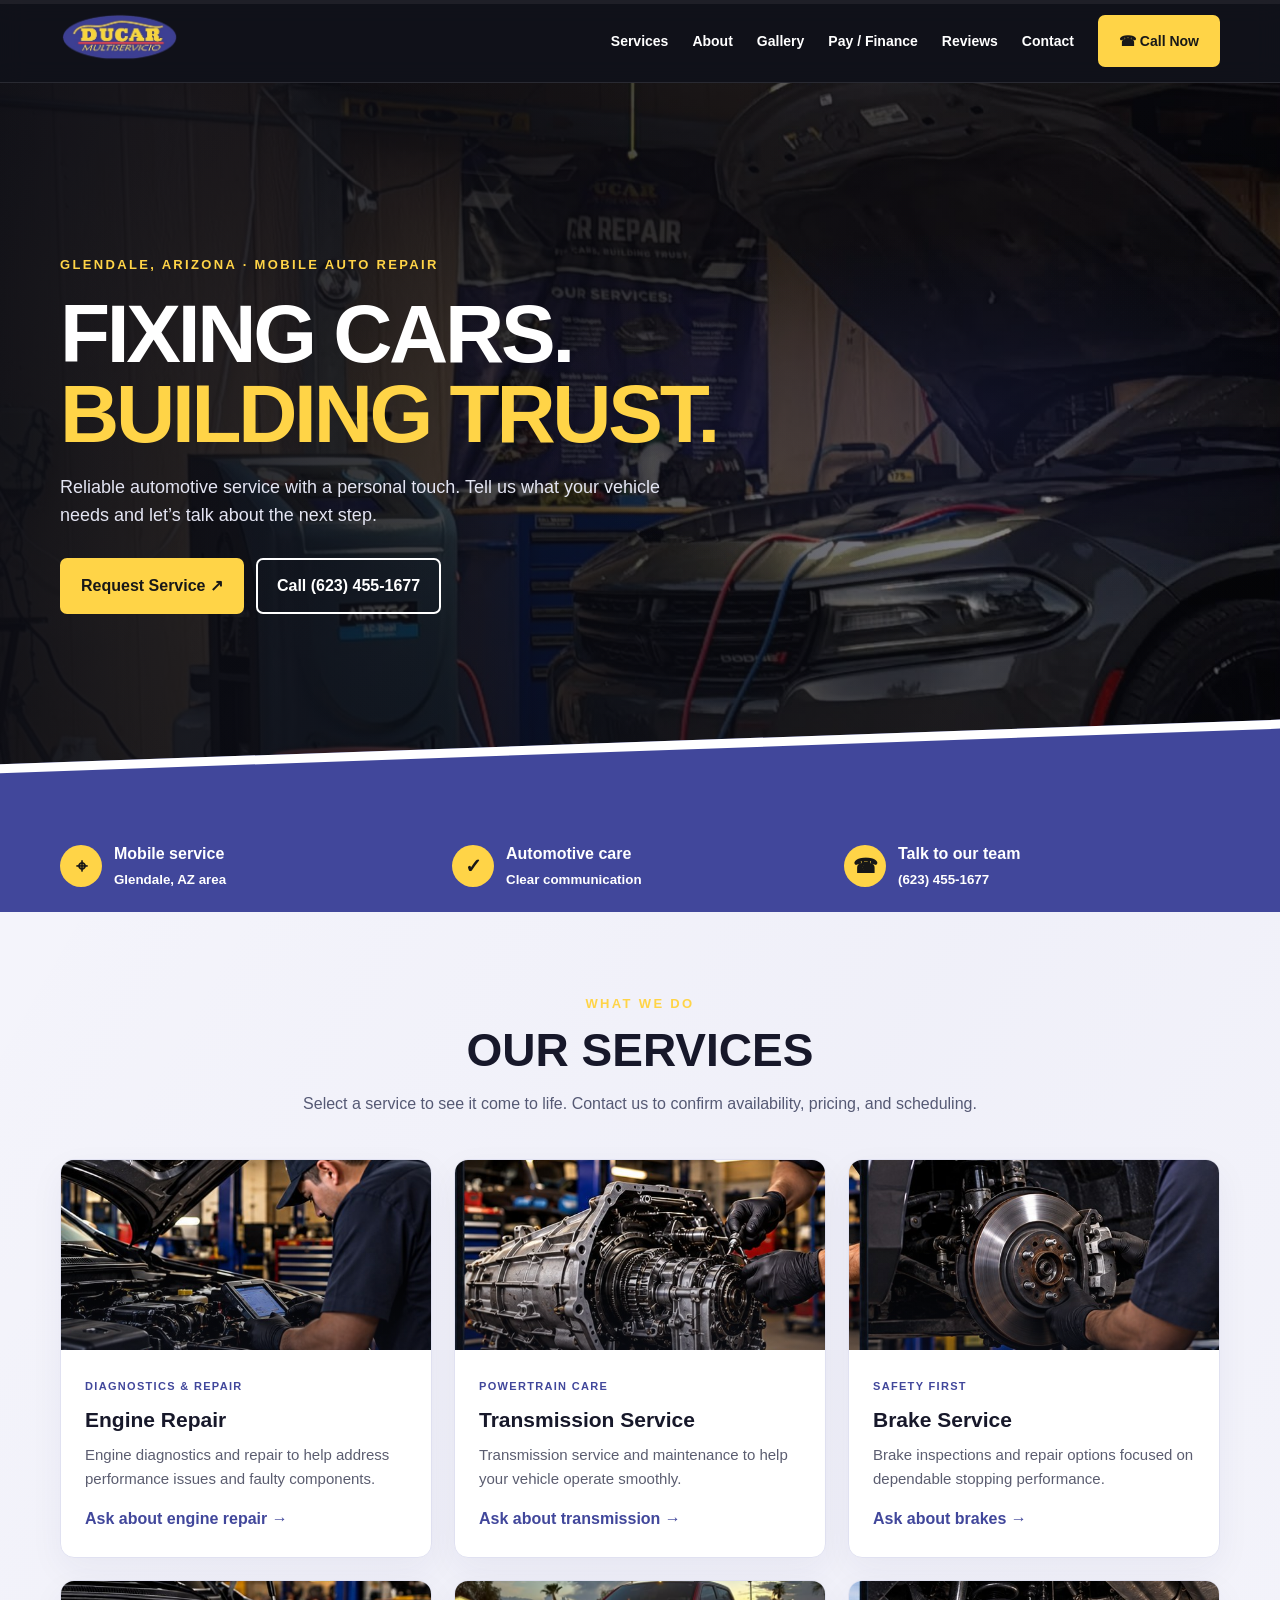
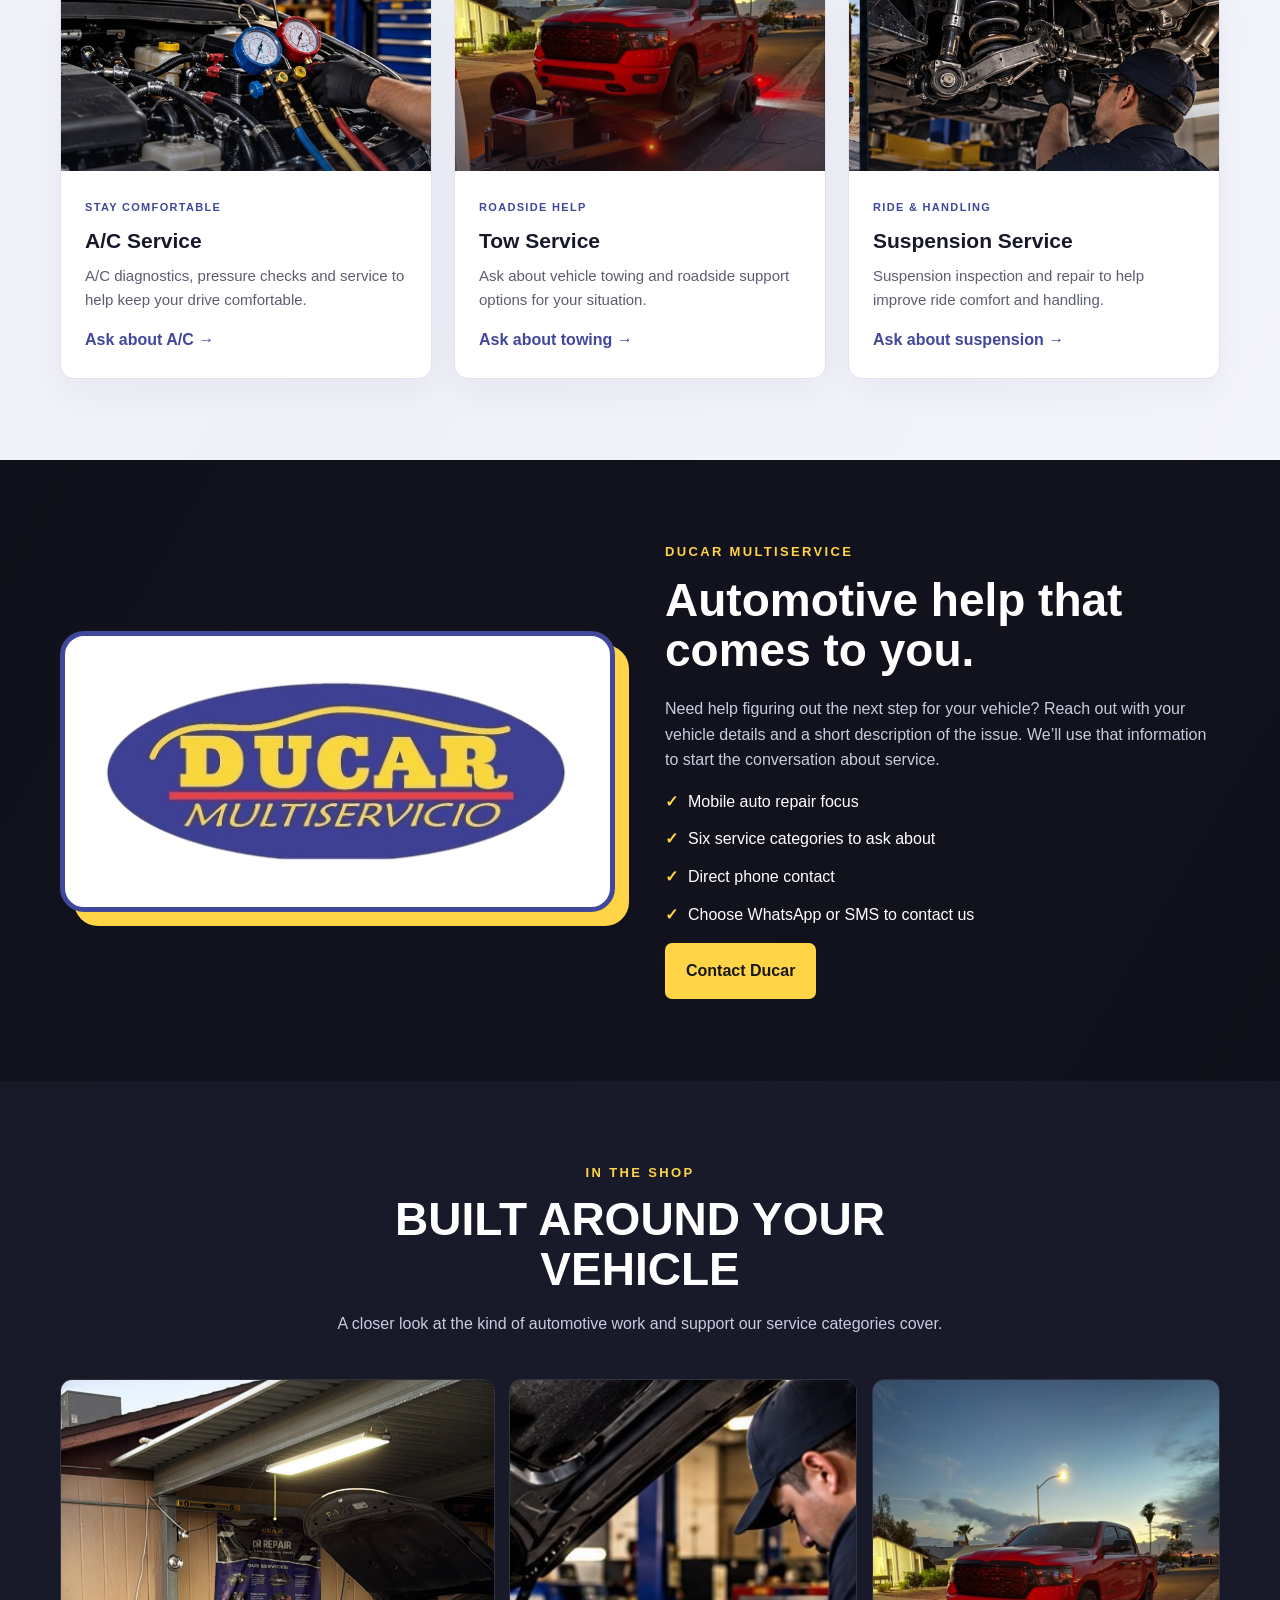
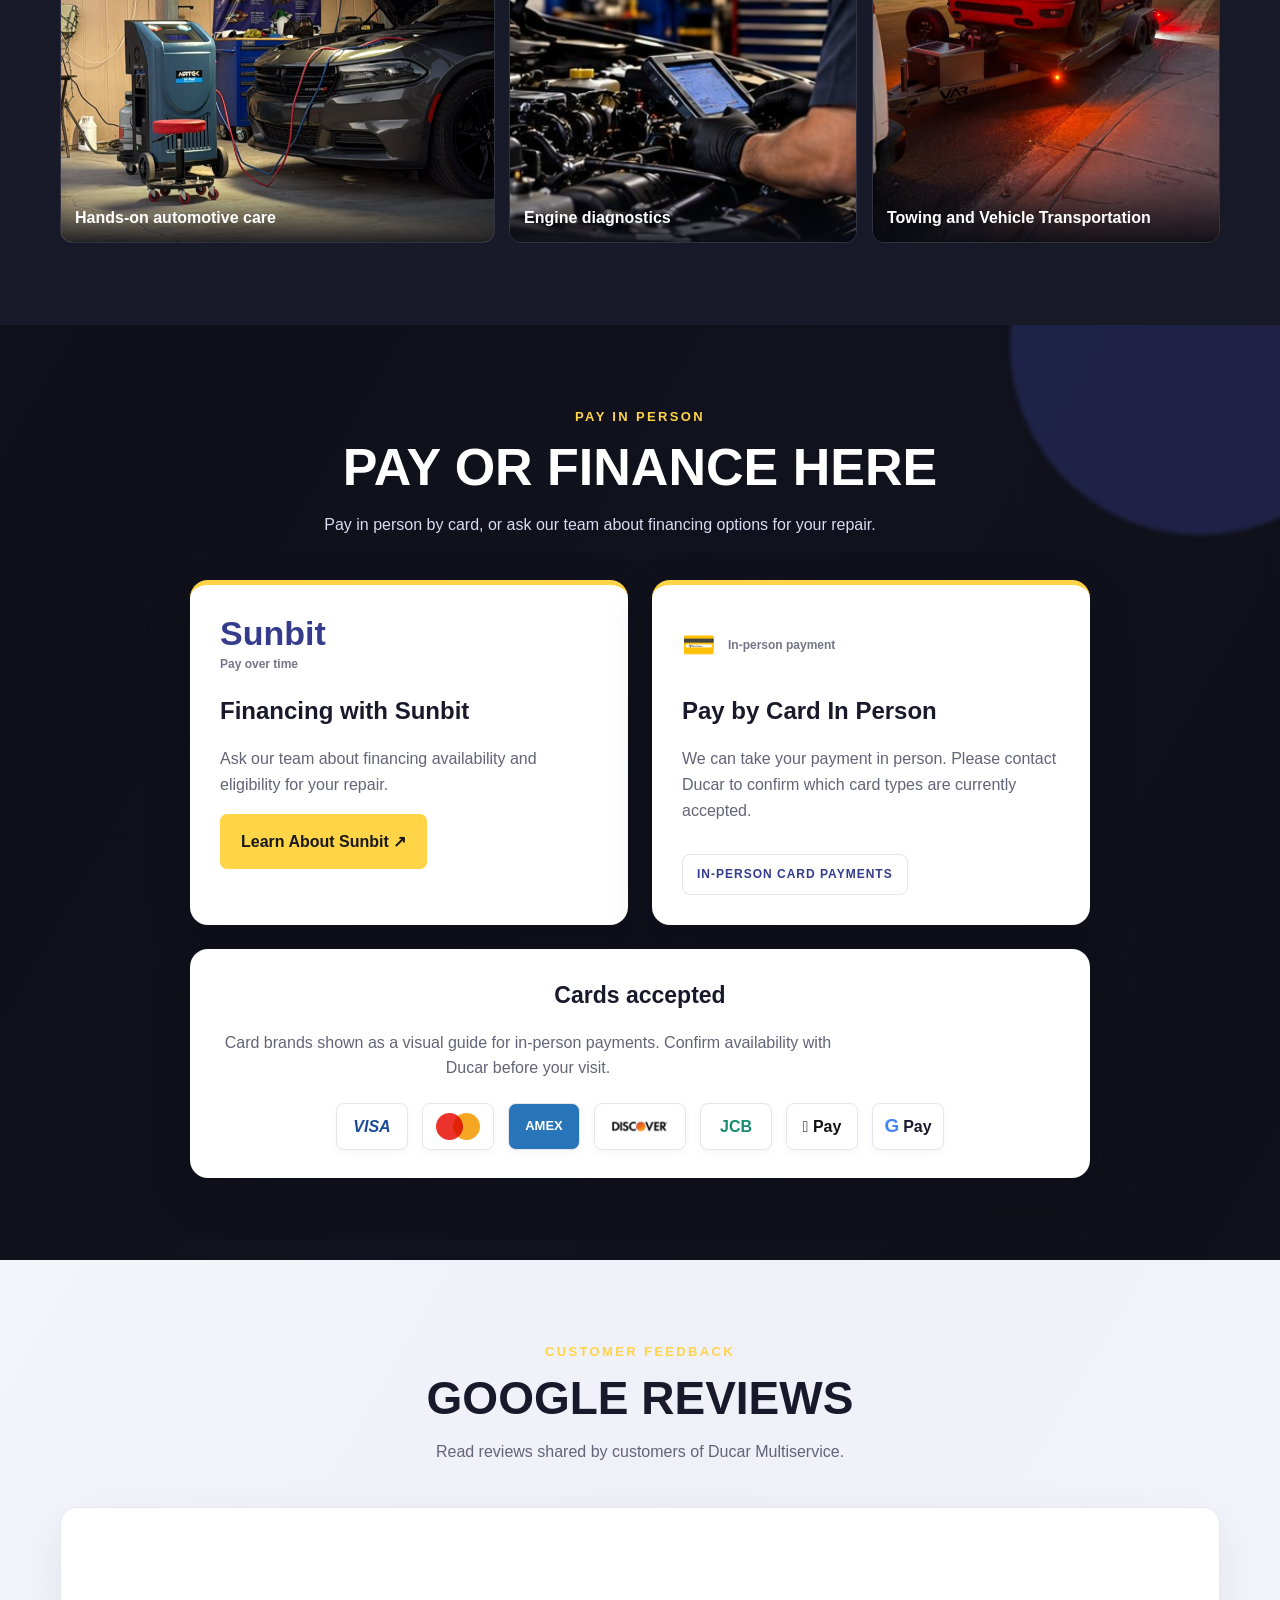
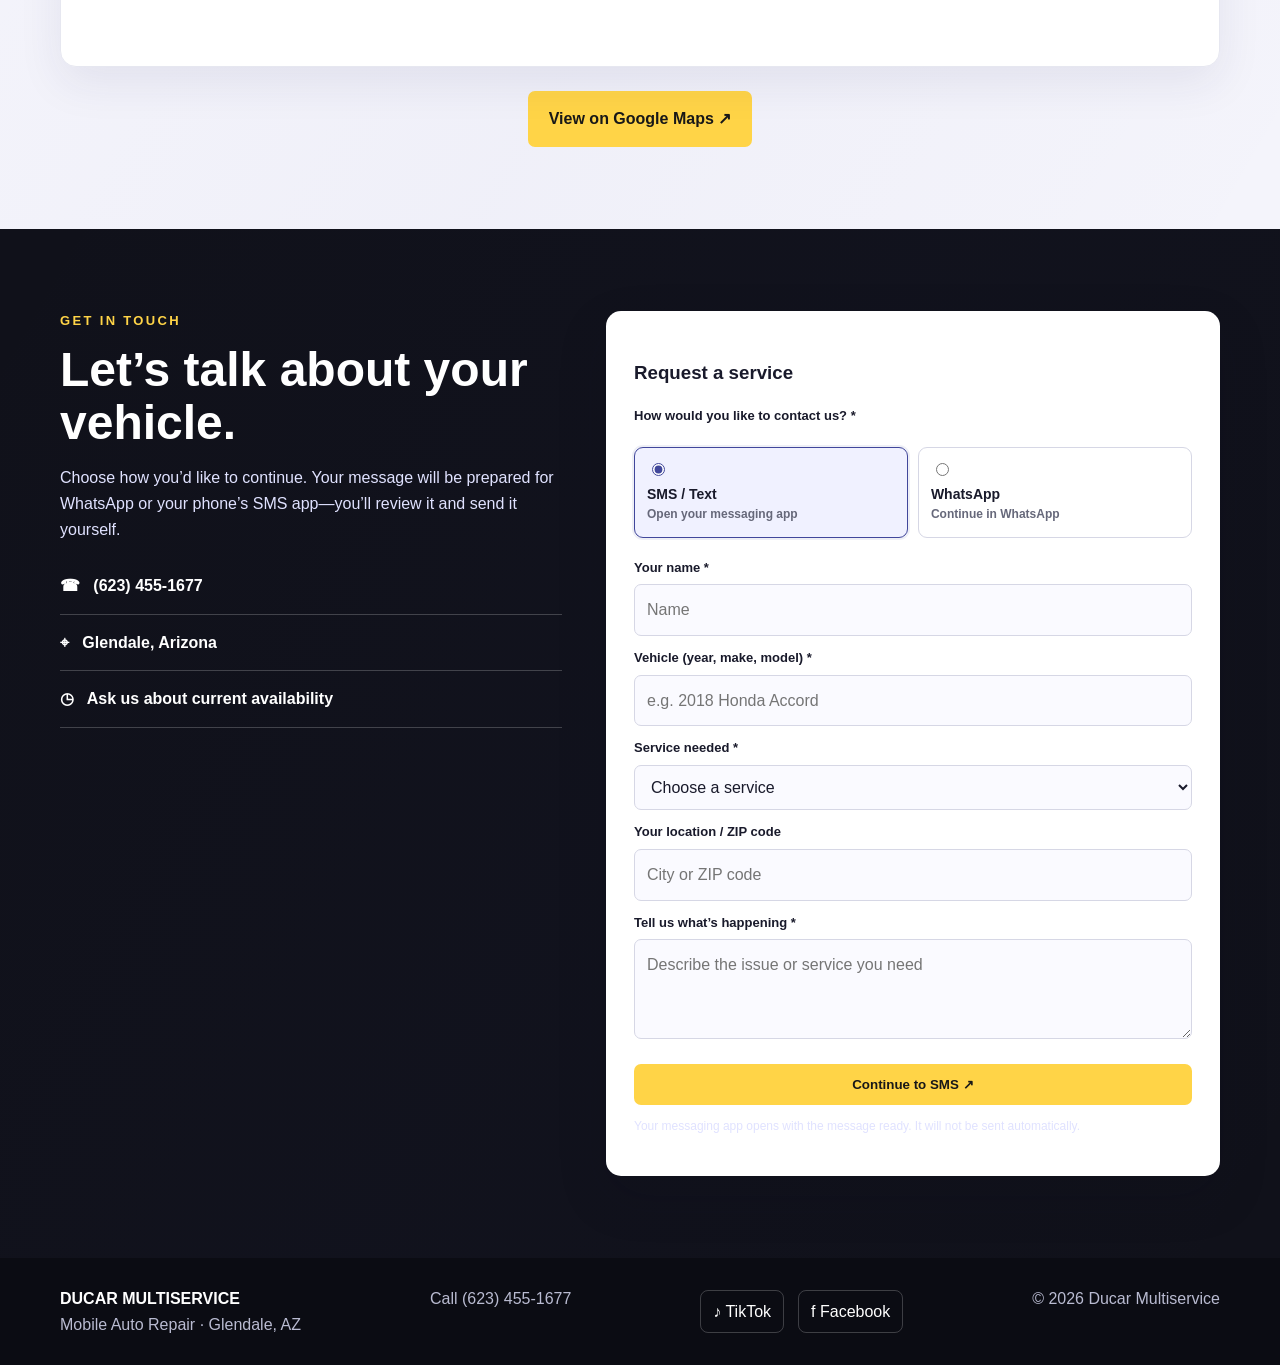
==== ducar-multiservice-final/index.html @ bc558ed6 "Add files via upload" ====
<!doctype html>
<html lang="en">
<head>
<meta charset="utf-8"><meta name="viewport" content="width=device-width, initial-scale=1">
<meta name="theme-color" content="#41479b">
<meta name="description" content="Ducar Multiservice — mobile auto repair in Glendale, Arizona. Engine, transmission, brake, A/C, towing and suspension service.">
<title>Ducar Multiservice | Mobile Auto Repair</title>
<style>
:root{--blue:#41479b;--blue2:#303678;--yellow:#ffd447;--red:#e94855;--white:#fff;--ink:#10111a;--muted:#bfc3e9;--panel:#191b2b}
*{box-sizing:border-box}html{scroll-behavior:auto;scroll-padding-top:85px}body{margin:0;background:#10111a;color:var(--white);font-family:Inter,Arial,Helvetica,sans-serif;line-height:1.6}a{color:inherit;text-decoration:none}.wrap{width:min(1160px,92%);margin:auto}
header{position:sticky;top:0;z-index:10;background:rgba(16,17,26,.94);backdrop-filter:blur(12px);border-bottom:1px solid #ffffff1c}.nav{height:82px;display:flex;align-items:center;justify-content:space-between;gap:24px}.brand img{width:120px;height:70px;object-fit:contain}.links{display:flex;gap:24px;align-items:center;font-size:14px;font-weight:800}.links a:not(.btn):hover{color:var(--yellow)}
.btn{display:inline-flex;align-items:center;justify-content:center;gap:9px;background:var(--yellow);color:#181818;padding:13px 19px;border-radius:7px;font-weight:900;border:2px solid var(--yellow);transition:transform .25s,box-shadow .25s,background .25s;cursor:pointer}.btn:hover{transform:translateY(-3px);box-shadow:0 10px 24px #ffd44735;background:#ffe477}.btn.outline{background:transparent;color:white;border-color:#fff}.btn.outline:hover{color:var(--yellow);border-color:var(--yellow)}
.hero{position:relative;isolation:isolate;overflow:hidden;min-height:620px;display:flex;align-items:center;background:linear-gradient(90deg,rgba(10,11,18,.94),rgba(10,11,18,.68) 54%,rgba(10,11,18,.30)),url('assets/ducar-garage.jpg') center 54%/cover}.hero:before{content:"";position:absolute;inset:0;background:radial-gradient(ellipse at 78% 48%,transparent 0,transparent 22%,#10111a33 70%);z-index:-1}.hero:after{content:"";position:absolute;inset:auto -5% -80px -5%;height:150px;background:var(--blue);border-top:9px solid white;transform:rotate(-2deg);z-index:-1}.hero-content{padding:90px 0 125px;max-width:760px}.eyebrow{color:var(--yellow);font-weight:900;letter-spacing:.18em;text-transform:uppercase;font-size:13px}.hero h1{font-size:clamp(42px,7vw,82px);line-height:.98;letter-spacing:-.04em;margin:18px 0}.hero h1 em{font-style:normal;color:var(--yellow)}.hero p{font-size:18px;max-width:600px;color:#e3e4f2}.actions{display:flex;gap:12px;flex-wrap:wrap;margin-top:28px}.strip{background:var(--blue);padding:20px 0}.strip-grid{display:grid;grid-template-columns:repeat(3,1fr);gap:16px}.strip-item{display:flex;align-items:center;gap:12px;font-weight:800}.strip-item b{display:grid;place-items:center;width:42px;height:42px;border-radius:50%;background:var(--yellow);color:#171717;font-size:20px}
section{padding:82px 0}.section-head{text-align:center;max-width:700px;margin:0 auto 42px}.section-head h2{font-size:clamp(30px,4vw,46px);line-height:1.1;margin:10px 0}.section-head p{color:#c9cbe0}.services{background:#f4f4fb;color:#17182a;position:relative}.services .section-head p{color:#555974}.cards{display:grid;grid-template-columns:repeat(3,1fr);gap:22px}.service{background:white;border-radius:14px;overflow:hidden;border:1px solid #e0e1f1;box-shadow:0 12px 35px #20245a0d;transition:transform .65s cubic-bezier(.22,1,.36,1),box-shadow .65s cubic-bezier(.22,1,.36,1);transform-style:preserve-3d}.service:hover,.service:focus-within{transform:translateY(-10px) rotateX(1deg) rotateY(-1deg);box-shadow:0 22px 42px #20245a28}.service img{display:block;width:100%;height:190px;object-fit:cover;transition:transform .8s cubic-bezier(.22,1,.36,1),filter .6s ease}.service:hover img{transform:scale(1.06);filter:saturate(1.15)}.service-image{overflow:hidden;position:relative}.service-image:after{content:"";position:absolute;inset:45% 0 0;background:linear-gradient(transparent,#11152270);pointer-events:none}.service-body{padding:22px 24px 25px}.service .tag{font-size:11px;text-transform:uppercase;letter-spacing:.12em;color:var(--blue);font-weight:900}.service h3{margin:5px 0 7px;font-size:21px}.service p{margin:0;color:#5b5d70;font-size:15px}.service a{display:inline-block;margin-top:15px;color:var(--blue);font-weight:900}.service a:hover{color:#b52839}
.about-grid{display:grid;grid-template-columns:1fr 1fr;gap:50px;align-items:center}.logo-showcase{display:grid;place-items:center;background:#fff;padding:30px;border-radius:24px;min-height:260px;border:5px solid var(--blue);box-shadow:14px 14px 0 var(--yellow)}.logo-showcase img{width:100%;max-width:540px;height:auto;object-fit:contain}.about h2{font-size:clamp(30px,4vw,46px);line-height:1.1;margin:12px 0 20px}.about p{color:#c9cbe0}.checks{padding:0;list-style:none}.checks li{margin:12px 0}.checks li:before{content:"✓";color:var(--yellow);font-weight:900;margin-right:10px}
.gallery{background:#171927}.gallery-grid{display:grid;grid-template-columns:1.25fr 1fr 1fr;gap:14px}.gallery figure{margin:0;overflow:hidden;border-radius:12px;position:relative;min-height:180px;border:1px solid #ffffff1c}.gallery img{width:100%;height:100%;min-height:180px;object-fit:cover;display:block;transition:transform .85s cubic-bezier(.22,1,.36,1)}.gallery figure:hover img{transform:scale(1.07)}.gallery figcaption{position:absolute;bottom:0;left:0;right:0;padding:32px 14px 12px;background:linear-gradient(transparent,#090a12dd);font-weight:800}
.contact{background:linear-gradient(135deg,var(--blue),#292e70)}.contact-grid{display:grid;grid-template-columns:.9fr 1.1fr;gap:44px;align-items:start}.contact h2{font-size:clamp(32px,4vw,48px);line-height:1.1;margin:12px 0}.contact p{color:#e0e2ff}.contact-detail{padding:15px 0;border-bottom:1px solid #ffffff35;font-weight:800}.form{background:#fff;color:#191a2b;padding:28px;border-radius:15px;box-shadow:0 20px 50px #10111a25}.form label{display:block;font-size:13px;font-weight:800;margin:12px 0 6px}.form input,.form select,.form textarea{width:100%;border:1px solid #d6d7e5;border-radius:7px;padding:12px;font:inherit;color:#191a2b;background:#fafaff;transition:border-color .2s,box-shadow .2s}.form input:focus,.form select:focus,.form textarea:focus{outline:0;border-color:var(--blue);box-shadow:0 0 0 3px #41479b1c}.form textarea{min-height:100px;resize:vertical}.form .btn{width:100%;margin-top:17px;border:0}.small{font-size:12px;color:#67697b}.method-options{display:grid;grid-template-columns:1fr 1fr;gap:10px;margin:8px 0 14px}.method-option{border:1px solid #d6d7e5;border-radius:9px;padding:12px;display:flex;gap:9px;align-items:center;cursor:pointer;transition:.2s}.method-option:has(input:checked){border-color:var(--blue);background:#f0f1ff;box-shadow:0 0 0 2px #41479b16}.method-option input{width:auto;accent-color:var(--blue)}.method-option strong{display:block;font-size:14px}.method-option small{display:block;color:#66687a;font-size:12px}.footer{padding:28px 0;background:#0b0c13;color:#b9bbd1}.footer-inner{display:flex;justify-content:space-between;gap:18px;flex-wrap:wrap}.footer strong{color:white}.mobile-call{display:none}.reveal{opacity:0;transform:translateY(22px);transition:opacity .65s ease,transform .65s ease}.reveal.visible{opacity:1;transform:translateY(0)}
/* Interactive motion: cinematic entrance, scroll progress and gentle hero spotlight */
.scroll-progress{position:fixed;top:0;left:0;right:0;height:4px;z-index:100;background:#ffffff10;pointer-events:none}
.scroll-progress span{display:block;height:100%;width:0;background:linear-gradient(90deg,var(--yellow),#fff0a6,var(--red));box-shadow:0 0 12px #ffd44788;transform-origin:left}
header{animation:navEnter .8s cubic-bezier(.2,.75,.25,1) both}
.hero{background-position:center 54%;animation:heroSettle 1.35s cubic-bezier(.2,.75,.25,1) both;--spot-x:75%;--spot-y:45%}
.hero:before{background:radial-gradient(ellipse at var(--spot-x) var(--spot-y),#41479b30 0,transparent 32%),radial-gradient(ellipse at 78% 48%,transparent 0,transparent 22%,#10111a33 70%);transition:background-position .12s linear}
.hero .eyebrow,.hero h1,.hero p,.hero .actions{animation:heroTextIn .8s cubic-bezier(.2,.75,.25,1) both}
.hero .eyebrow{animation-delay:.12s}.hero h1{animation-delay:.24s}.hero p{animation-delay:.38s}.hero .actions{animation-delay:.52s}
.brand img{transition:transform .35s ease,filter .35s ease}.brand:hover img{transform:scale(1.06) rotate(-2deg);filter:drop-shadow(0 0 12px #ffd44740)}
.links a:not(.btn){position:relative;transition:color .2s ease}.links a:not(.btn):after{content:"";position:absolute;left:0;right:100%;bottom:-7px;height:2px;background:var(--yellow);transition:right .45s cubic-bezier(.22,1,.36,1)}.links a:not(.btn):hover:after,.links a:not(.btn).active:after{right:0}.links a.active{color:var(--yellow)}
.reveal{opacity:0;transform:translate3d(0,44px,0) scale(.98);filter:blur(5px);transition:opacity 1.15s cubic-bezier(.22,1,.36,1),transform 1.15s cubic-bezier(.22,1,.36,1),filter 1.05s ease;transition-delay:var(--reveal-delay,0ms);will-change:opacity,transform,filter}
.reveal.visible{opacity:1;transform:translate3d(0,0,0) scale(1);filter:blur(0)}
.service,.financing-card,.logo-showcase,.form,.gallery figure{will-change:transform}
.service:active,.btn:active{transform:scale(.975)}
@keyframes navEnter{from{opacity:0;transform:translateY(-18px)}to{opacity:1;transform:translateY(0)}}
@keyframes heroSettle{from{background-size:108% auto;filter:brightness(.72)}to{background-size:cover;filter:brightness(1)}}
@keyframes heroTextIn{from{opacity:0;transform:translateY(24px)}to{opacity:1;transform:translateY(0)}}
/* Section-to-section transition overlay: visible when a navigation link is selected */
.section-transition{position:fixed;inset:0;z-index:9998;pointer-events:none;background:linear-gradient(115deg,#10111a 0%,#41479b 55%,#ffd447 100%);clip-path:inset(0 100% 0 0);opacity:0}
.section-transition.play{animation:sectionWipe .95s cubic-bezier(.76,0,.24,1) both}
@keyframes sectionWipe{0%{clip-path:inset(0 100% 0 0);opacity:1}38%{clip-path:inset(0 0 0 0);opacity:1}62%{clip-path:inset(0 0 0 0);opacity:1}100%{clip-path:inset(0 0 0 100%);opacity:0}}
.section-arrival{animation:sectionArrival 1.1s cubic-bezier(.16,1,.3,1) both}
@keyframes sectionArrival{0%{opacity:.55;filter:blur(4px);transform:translateY(22px)}55%{opacity:1;filter:blur(0);transform:translateY(-3px)}100%{opacity:1;filter:blur(0);transform:translateY(0)}}
/* Strong, visible page intro and scroll transitions */
.intro-screen{position:fixed;inset:0;z-index:9999;display:flex;flex-direction:column;align-items:center;justify-content:center;gap:22px;background:#10111a;overflow:hidden;animation:introExit .8s ease 1.65s forwards;pointer-events:none}
.intro-screen img{position:relative;z-index:1;width:min(68vw,390px);max-height:190px;object-fit:contain;opacity:0;transform:scale(.78) translateY(20px);filter:drop-shadow(0 0 0 #ffd447);animation:logoReveal .9s cubic-bezier(.16,1,.3,1) .15s forwards,logoGlow 1.2s ease .8s both}
.intro-screen span{position:relative;z-index:1;color:var(--yellow);font-size:clamp(11px,2vw,14px);font-weight:900;letter-spacing:.22em;text-align:center;opacity:0;transform:translateY(12px);animation:heroTextIn .6s ease .55s forwards}
.intro-glow{position:absolute;width:60vw;height:60vw;max-width:620px;max-height:620px;border-radius:50%;background:radial-gradient(circle,#41479b88 0%,#41479b22 42%,transparent 70%);animation:glowPulse 1.6s ease-in-out infinite alternate}
.intro-line{position:relative;z-index:1;width:min(220px,55vw);height:3px;background:#ffffff20;border-radius:5px;overflow:hidden}.intro-line i{display:block;width:35%;height:100%;background:var(--yellow);box-shadow:0 0 15px #ffd447;animation:loadingLine .9s ease-in-out infinite alternate}
.page-loading{overflow:hidden;animation:pageReady .01s linear 2.35s forwards}
@keyframes logoReveal{to{opacity:1;transform:scale(1) translateY(0);filter:drop-shadow(0 0 18px #ffd44750)}}
@keyframes logoGlow{50%{filter:drop-shadow(0 0 28px #ffd44790)}}
@keyframes glowPulse{from{transform:scale(.85);opacity:.55}to{transform:scale(1.12);opacity:1}}
@keyframes loadingLine{from{transform:translateX(-20%)}to{transform:translateX(205%)}}
@keyframes introExit{to{opacity:0;visibility:hidden}}
@keyframes pageReady{to{overflow-x:hidden;overflow-y:auto}}
section{scroll-margin-top:82px}
section:not(.hero){background-image:linear-gradient(120deg,transparent 0%,#41479b06 50%,transparent 100%)}
@media(prefers-reduced-motion:reduce){.intro-screen{display:none}.page-loading{overflow:auto}.reveal{opacity:1;transform:none;filter:none;transition:none}.hero,.hero .eyebrow,.hero h1,.hero p,.hero .actions,header{animation:none!important}.btn,.service,.service img,.gallery img{transition:none!important}}
@media(prefers-reduced-motion:reduce){*,*:before,*:after{scroll-behavior:auto!important;transition:none!important;animation:none!important}.reveal{opacity:1;transform:none;filter:none}.scroll-progress{display:none}}
@media(max-width:800px){.links{gap:12px}.links a:not(.btn){display:none}.hero{min-height:560px}.strip-grid{grid-template-columns:1fr}.cards{grid-template-columns:repeat(2,1fr)}.about-grid,.contact-grid{grid-template-columns:1fr}.about-grid{gap:35px}.gallery-grid{grid-template-columns:1fr 1fr}.gallery figure:first-child{grid-column:span 2}}
@media(max-width:520px){.nav{height:70px}.brand img{width:90px;height:54px}.links .btn{padding:10px 12px;font-size:12px}.hero-content{padding:70px 0 115px}.hero p{font-size:16px}.cards,.gallery-grid{grid-template-columns:1fr}.gallery figure:first-child{grid-column:auto}.service img{height:205px}section{padding:62px 0}.form{padding:20px}.method-options{grid-template-columns:1fr 1fr}.mobile-call{display:block;position:fixed;z-index:20;bottom:12px;left:4%;width:92%;text-align:center;box-shadow:0 5px 24px #0008}.footer{padding-bottom:90px}}

.financing{background:linear-gradient(135deg,#17192c,#242b69);position:relative;overflow:hidden}
.financing:before{content:"";position:absolute;width:380px;height:380px;border-radius:50%;background:#41479b55;right:-110px;top:-170px;filter:blur(2px)}
.financing-grid{display:grid;grid-template-columns:1.15fr .85fr;gap:42px;align-items:center;position:relative}
.financing h2{font-size:clamp(34px,4.5vw,52px);line-height:1.05;margin:12px 0 18px}
.financing p{color:#d9dcf3;max-width:620px}
.financing-note{font-size:13px;color:#bfc3e9!important}
.financing-card{background:#fff;color:#17182a;border-radius:18px;padding:32px;border-top:6px solid var(--yellow);box-shadow:0 22px 55px #05061050;transition:transform .25s,box-shadow .25s}
.financing-card:hover{transform:translateY(-8px);box-shadow:0 28px 60px #05061070}
.financing-card p{color:#5b5d70}
.financing-icon{width:64px;height:64px;display:grid;place-items:center;border-radius:16px;background:#fff3bd;font-size:30px}
.financing-card h3{font-size:24px;margin:18px 0 8px}
.text-link{display:inline-block;color:var(--blue);font-weight:900;margin-top:8px}
@media(max-width:800px){.financing-grid{grid-template-columns:1fr}.links{gap:10px}.links a[href="#financing"],.links a[href="#reviews"]{display:none}.map-frame{height:360px}}
@media(max-width:520px){.map-frame{height:300px}.financing-card{padding:24px}.map-actions .btn{width:100%;text-align:center}}


.payment-grid{display:grid;grid-template-columns:repeat(2,minmax(0,1fr));gap:24px;max-width:900px;margin:0 auto 24px}.payment-card{padding:30px;border-radius:18px;background:#fff;color:#18192a;border-top:5px solid var(--yellow);box-shadow:0 18px 45px #05061035;transition:transform .45s,box-shadow .45s}.payment-card:hover{transform:translateY(-8px);box-shadow:0 24px 55px #05061060}.payment-card p,.cards-payment p{color:#626477}.payment-card h3{font-size:24px;margin:15px 0 6px}.payment-logo{font-size:27px;font-weight:900;display:flex;align-items:center;gap:12px;min-height:62px}.payment-logo span{display:block;font-size:12px;font-weight:700;color:#747688}.sunbit-logo{font-size:34px;color:#343c8b;display:block;line-height:1.1}.sunbit-logo span{margin-top:6px}.cards-payment{max-width:900px;margin:auto;background:#fff;color:#18192a;border-radius:18px;padding:28px;text-align:center;box-shadow:0 18px 45px #05061030}.cards-payment h3{font-size:23px;margin:0}.in-person-label{display:inline-block;margin-top:15px;padding:10px 14px;border:1px solid #e5e5eb;border-radius:8px;font-weight:800;font-size:12px;letter-spacing:1px;color:#343c8b}.review-embed iframe{display:block;width:100%;height:360px;border:0;border-radius:12px;margin-top:22px}.review-note{font-size:14px;line-height:1.65;margin:12px auto;max-width:600px}.card-logos{display:flex;justify-content:center;align-items:center;gap:14px;flex-wrap:wrap;margin-top:22px}.card-logos span{height:47px;min-width:72px;padding:8px 10px;border:1px solid #e5e5eb;border-radius:8px;display:flex;align-items:center;justify-content:center;background:#fff;font-weight:900;font-size:16px;box-shadow:0 4px 10px #00000008}.visa{color:#1b4a9b;font-style:italic}.mastercard{position:relative;min-width:72px}.mastercard i{width:27px;height:27px;border-radius:50%;background:#eb332b;display:block;margin:0 -5px}.mastercard i+i{background:#f5a623;mix-blend-mode:multiply}.amex{background:#2876b9!important;color:white;font-size:13px!important}.discover{color:#333;font-size:12px!important;border-bottom:3px solid #ed7c34!important}.jcb{color:#168c70}.applepay{color:#111}.googlepay b{font-size:19px;color:#4285f4;margin-right:4px}.reviews{background:#f4f4fb;color:#18192a}.reviews .section-head p{color:#626477}.google-review-card{max-width:620px;margin:auto;text-align:center;background:#fff;padding:34px;border-radius:18px;box-shadow:0 16px 45px #20245a14;border:1px solid #e6e7f0;transition:transform .4s,box-shadow .4s}.google-review-card:hover{transform:translateY(-6px);box-shadow:0 22px 48px #20245a20}.google-word{font-size:24px;font-weight:800}.google-g{font-weight:900;font-size:31px;color:#4285f4;margin-right:7px}.review-stars{font-size:30px;letter-spacing:5px;color:#fbbc04;margin:8px 0}.google-review-card p{color:#626477}.review-text-link{display:block;color:var(--blue);font-weight:800;margin-top:15px}.social-links{display:flex;gap:14px;align-items:center}.social-links a{color:#fff;border:1px solid #ffffff35;padding:8px 12px;border-radius:8px;transition:all .25s}.social-links a:hover{color:var(--yellow);border-color:var(--yellow);transform:translateY(-3px)}
@media(max-width:800px){.payment-grid{grid-template-columns:1fr}.links a[href="#reviews"]{display:none}.card-logos{gap:9px}.cards-payment{padding:22px}}


.reviews-summary{max-width:650px;margin:0 auto 22px;background:#fff;border:1px solid #e6e7f0;border-radius:18px;padding:25px;box-shadow:0 12px 35px #20245a0d}.rating-row{display:flex;justify-content:center;align-items:center;gap:18px;margin:10px 0}.rating-row>strong{font-size:52px;line-height:1}.rating-row .review-stars{margin:0;font-size:24px}.rating-row span{font-size:14px;color:#188c9b}.rating-bars{max-width:360px;margin:18px auto 0;display:grid;grid-template-columns:16px 1fr;gap:7px 10px;align-items:center;color:#666}.rating-bars i{height:8px;background:#eee;border-radius:8px;overflow:hidden}.rating-bars b{display:block;height:100%;background:#fbbc04;border-radius:8px}.review-list{display:grid;grid-template-columns:repeat(2,minmax(0,1fr));gap:16px;max-width:900px;margin:auto}.review-item{display:flex;gap:13px;background:white;border:1px solid #e6e7f0;border-radius:16px;padding:20px;box-shadow:0 10px 28px #20245a0b;transition:transform .3s,box-shadow .3s}.review-item:hover{transform:translateY(-4px);box-shadow:0 16px 35px #20245a18}.review-avatar{width:42px;height:42px;flex:0 0 42px;border-radius:50%;display:grid;place-items:center;color:#fff;font-weight:900}.avatar-blue{background:#4285f4}.avatar-purple{background:#7953c6}.avatar-gold{background:#c28b30}.avatar-dark{background:#30313a}.review-item-head{display:flex;gap:10px;justify-content:space-between;align-items:center;flex-wrap:wrap}.review-item-head strong{font-size:14px}.review-item-head span{color:#fbbc04;letter-spacing:1px}.review-item p{margin:8px 0;color:#333!important;line-height:1.5}.review-item small{color:#777}.reviews-action{text-align:center;margin-top:24px}@media(max-width:700px){.review-list{grid-template-columns:1fr}.reviews-summary{padding:20px}.rating-row>strong{font-size:44px}}


/* Mobile navigation and touch-first interactions */
.menu-toggle{display:none;background:var(--yellow);color:#151620;border:0;border-radius:9px;padding:10px 13px;font:800 14px Arial;cursor:pointer;min-height:44px;touch-action:manipulation}
.menu-toggle span{margin-left:4px}
.service{cursor:pointer; -webkit-tap-highlight-color:transparent}
.service.is-active{transform:translateY(-5px);box-shadow:0 20px 38px #20245a30;outline:3px solid #ffd447;outline-offset:2px}
.service.is-active img{transform:scale(1.045);filter:saturate(1.15)}
.btn,.links a,.service a,.social-links a{touch-action:manipulation;-webkit-tap-highlight-color:transparent}
@media(max-width:800px){
 .nav{position:relative;gap:10px}.menu-toggle{display:inline-flex;align-items:center;justify-content:center;margin-left:auto}
 .links{display:none;position:absolute;top:calc(100% - 2px);left:0;right:0;height:auto;padding:16px;background:#10111af7;border:1px solid #ffffff24;border-radius:0 0 14px 14px;box-shadow:0 18px 32px #0006;flex-direction:column;align-items:stretch;gap:6px}
 .links.mobile-open{display:flex}.links a:not(.btn),.links a[href="#financing"],.links a[href="#reviews"]{display:flex;padding:12px 10px;min-height:44px;align-items:center}
 .links .btn{width:100%;min-height:46px}.links a:after{display:none}
 .review-item{padding:17px}.social-links{flex-wrap:wrap}
}
@media(max-width:520px){.menu-toggle{padding:9px 11px}.hero{background-position:center!important}.service:hover{transform:none}.service:active{transform:scale(.99)}}
@media(prefers-reduced-motion:reduce){.service.is-active,.service.is-active img{transform:none}}

.card-logos .discover-image{display:block;width:92px;height:47px;object-fit:contain;padding:5px 8px;border:1px solid #e5e5eb;border-radius:8px;background:#fff;box-shadow:0 4px 10px #00000008}
</style>
<script src="https://elfsightcdn.com/platform.js" async></script>
</head>
<body class="page-loading">
<div class="intro-screen" id="introScreen" aria-label="Welcome to Ducar Multiservice"><div class="intro-glow"></div><img src="assets/ducar-logo.png" alt="Ducar Multiservice"><span>FIXING CARS, BUILDING TRUST.</span><div class="intro-line"><i></i></div></div>
<div class="scroll-progress" aria-hidden="true"><span id="scrollProgress"></span></div>
<header><div class="wrap nav"><a class="brand" href="#home" aria-label="Ducar Multiservice home"><img src="assets/ducar-logo.png" alt="Ducar Multiservicio official logo"></a><button class="menu-toggle" id="menuToggle" type="button" aria-expanded="false" aria-controls="mainNav">☰ <span>Menu</span></button><nav class="links" id="mainNav" aria-label="Main navigation"><a href="#services">Services</a><a href="#about">About</a><a href="#gallery">Gallery</a><a href="#financing">Pay / Finance</a><a href="#reviews">Reviews</a><a href="#contact">Contact</a><a class="btn" href="tel:+16234551677">☎ Call Now</a></nav></div></header>
<main>
<section class="hero" id="home"><div class="wrap"><div class="hero-content"><div class="eyebrow">Glendale, Arizona · Mobile Auto Repair</div><h1>FIXING CARS.<br><em>BUILDING TRUST.</em></h1><p>Reliable automotive service with a personal touch. Tell us what your vehicle needs and let’s talk about the next step.</p><div class="actions"><a class="btn" href="#contact">Request Service ↗</a><a class="btn outline" href="tel:+16234551677">Call (623) 455-1677</a></div></div></div></section>
<div class="strip"><div class="wrap strip-grid"><div class="strip-item"><b>⌖</b><div>Mobile service<br><small>Glendale, AZ area</small></div></div><div class="strip-item"><b>✓</b><div>Automotive care<br><small>Clear communication</small></div></div><div class="strip-item"><b>☎</b><div>Talk to our team<br><small>(623) 455-1677</small></div></div></div></div>
<section class="services" id="services"><div class="wrap"><div class="section-head reveal"><div class="eyebrow">What we do</div><h2>OUR SERVICES</h2><p>Select a service to see it come to life. Contact us to confirm availability, pricing, and scheduling.</p></div><div class="cards">
<article class="service reveal"><div class="service-image"><img src="assets/engine.jpg" alt="Mechanic diagnosing an engine" loading="lazy"></div><div class="service-body"><span class="tag">Diagnostics & repair</span><h3>Engine Repair</h3><p>Engine diagnostics and repair to help address performance issues and faulty components.</p><a href="#contact" data-service="Engine Repair">Ask about engine repair →</a></div></article>
<article class="service reveal"><div class="service-image"><img src="assets/transmission.jpg" alt="Transmission being serviced by a mechanic" loading="lazy"></div><div class="service-body"><span class="tag">Powertrain care</span><h3>Transmission Service</h3><p>Transmission service and maintenance to help your vehicle operate smoothly.</p><a href="#contact" data-service="Transmission Service">Ask about transmission →</a></div></article>
<article class="service reveal"><div class="service-image"><img src="assets/brakes.jpg" alt="Technician inspecting a vehicle brake rotor" loading="lazy"></div><div class="service-body"><span class="tag">Safety first</span><h3>Brake Service</h3><p>Brake inspections and repair options focused on dependable stopping performance.</p><a href="#contact" data-service="Brake Service">Ask about brakes →</a></div></article>
<article class="service reveal"><div class="service-image"><img src="assets/ac-service.jpg" alt="Automotive air conditioning system being checked" loading="lazy"></div><div class="service-body"><span class="tag">Stay comfortable</span><h3>A/C Service</h3><p>A/C diagnostics, pressure checks and service to help keep your drive comfortable.</p><a href="#contact" data-service="A/C Service">Ask about A/C →</a></div></article>
<article class="service reveal"><div class="service-image"><img src="assets/towing.jpg" alt="Customer-supplied photo of a pickup truck loaded on a trailer" loading="lazy"></div><div class="service-body"><span class="tag">Roadside help</span><h3>Tow Service</h3><p>Ask about vehicle towing and roadside support options for your situation.</p><a href="#contact" data-service="Tow Service">Ask about towing →</a></div></article>
<article class="service reveal"><div class="service-image"><img src="assets/suspension.jpg" alt="Mechanic working underneath a vehicle on its suspension" loading="lazy"></div><div class="service-body"><span class="tag">Ride & handling</span><h3>Suspension Service</h3><p>Suspension inspection and repair to help improve ride comfort and handling.</p><a href="#contact" data-service="Suspension Service">Ask about suspension →</a></div></article>
</div></div></section>
<section class="about" id="about"><div class="wrap about-grid"><div class="logo-showcase reveal"><img src="assets/ducar-logo.png" alt="Ducar Multiservicio official logo" loading="lazy"></div><div class="reveal"><div class="eyebrow">Ducar Multiservice</div><h2>Automotive help that comes to you.</h2><p>Need help figuring out the next step for your vehicle? Reach out with your vehicle details and a short description of the issue. We’ll use that information to start the conversation about service.</p><ul class="checks"><li>Mobile auto repair focus</li><li>Six service categories to ask about</li><li>Direct phone contact</li><li>Choose WhatsApp or SMS to contact us</li></ul><a class="btn" href="#contact">Contact Ducar</a></div></div></section>
<section class="gallery" id="gallery"><div class="wrap"><div class="section-head reveal"><div class="eyebrow">In the shop</div><h2>BUILT AROUND YOUR VEHICLE</h2><p>A closer look at the kind of automotive work and support our service categories cover.</p></div><div class="gallery-grid"><figure class="reveal"><img src="assets/ducar-garage.jpg" alt="Vehicle being serviced in the Ducar garage" loading="lazy"><figcaption>Hands-on automotive care</figcaption></figure><figure class="reveal"><img src="assets/engine.jpg" alt="Engine diagnostic work" loading="lazy"><figcaption>Engine diagnostics</figcaption></figure><figure class="reveal"><img src="assets/ducar-tow-truck.jpg" alt="Red pickup truck secured on a trailer at dusk" loading="lazy"><figcaption>Towing and Vehicle Transportation</figcaption></figure></div></div></section>

<section class="financing" id="financing">
  <div class="wrap">
    <div class="section-head reveal"><div class="eyebrow">Pay in person</div><h2>PAY OR FINANCE HERE</h2><p>Pay in person by card, or ask our team about financing options for your repair.</p></div>
    <div class="payment-grid">
      <article class="payment-card sunbit reveal"><div class="payment-logo sunbit-logo">Sunbit<span>Pay over time</span></div><h3>Financing with Sunbit</h3><p>Ask our team about financing availability and eligibility for your repair.</p><a class="btn" href="https://sunbit.com/" target="_blank" rel="noopener noreferrer">Learn About Sunbit ↗</a></article>
      <article class="payment-card reveal"><div class="payment-logo">💳 <span>In-person payment</span></div><h3>Pay by Card In Person</h3><p>We can take your payment in person. Please contact Ducar to confirm which card types are currently accepted.</p><div class="in-person-label">IN-PERSON CARD PAYMENTS</div></article>
    </div>
    <div class="cards-payment reveal"><h3>Cards accepted</h3><p>Card brands shown as a visual guide for in-person payments. Confirm availability with Ducar before your visit.</p><div class="card-logos" aria-label="Visa, Mastercard, American Express, Discover, JCB, Apple Pay and Google Pay"><span class="visa">VISA</span><span class="mastercard"><i></i><i></i></span><span class="amex">AMEX</span><img class="discover-image" src="assets/DISCOVER.png" alt="Discover" loading="lazy"><span class="jcb">JCB</span><span class="applepay"> Pay</span><span class="googlepay"><b>G</b> Pay</span></div></div>
  </div>
</section>
<section class="reviews" id="reviews"><div class="wrap"><div class="section-head reveal"><div class="eyebrow">Customer feedback</div><h2>GOOGLE REVIEWS</h2><p>Read reviews shared by customers of Ducar Multiservice.</p></div><div class="review-embed reveal" style="background:#fff;border:1px solid #e6e7f0;border-radius:16px;padding:18px;box-shadow:0 16px 45px #20245a14;min-height:160px"><div class="elfsight-app-2bfcd942-7f6c-4303-9513-b77035eef1a9" data-elfsight-app-lazy></div></div><div class="reviews-action"><a class="btn" href="https://maps.app.goo.gl/PLEjgENKfosryUf97" target="_blank" rel="noopener noreferrer">View on Google Maps ↗</a></div></div></section>

<section class="contact" id="contact"><div class="wrap contact-grid"><div class="reveal"><div class="eyebrow">Get in touch</div><h2>Let’s talk about your vehicle.</h2><p>Choose how you’d like to continue. Your message will be prepared for WhatsApp or your phone’s SMS app—you’ll review it and send it yourself.</p><div class="contact-detail">☎ &nbsp; (623) 455-1677</div><div class="contact-detail">⌖ &nbsp; Glendale, Arizona</div><div class="contact-detail">◷ &nbsp; Ask us about current availability</div></div>
<form class="form reveal" id="serviceForm"><h3>Request a service</h3><label>How would you like to contact us? *</label><div class="method-options"><label class="method-option"><input type="radio" name="method" value="sms" checked><span><strong>SMS / Text</strong><small>Open your messaging app</small></span></label><label class="method-option"><input type="radio" name="method" value="whatsapp"><span><strong>WhatsApp</strong><small>Continue in WhatsApp</small></span></label></div>
<label for="name">Your name *</label><input id="name" name="name" required placeholder="Name" autocomplete="name"><label for="vehicle">Vehicle (year, make, model) *</label><input id="vehicle" name="vehicle" required placeholder="e.g. 2018 Honda Accord"><label for="service">Service needed *</label><select id="service" name="service" required><option value="">Choose a service</option><option>Engine Repair</option><option>Transmission Service</option><option>Brake Service</option><option>A/C Service</option><option>Tow Service</option><option>Suspension Service</option><option>Other / Not sure</option></select><label for="location">Your location / ZIP code</label><input id="location" name="location" placeholder="City or ZIP code" autocomplete="postal-code"><label for="details">Tell us what’s happening *</label><textarea id="details" name="details" required placeholder="Describe the issue or service you need"></textarea><button class="btn" id="submitButton" type="submit">Continue to SMS ↗</button><p class="small" id="formHint">Your messaging app opens with the message ready. It will not be sent automatically.</p></form></div></section>

</main><footer class="footer"><div class="wrap footer-inner"><div><strong>DUCAR MULTISERVICE</strong><br>Mobile Auto Repair · Glendale, AZ</div><div>Call <a href="tel:+16234551677">(623) 455-1677</a></div><div class="social-links"><a href="https://www.tiktok.com/@ducarmultiservice" target="_blank" rel="noopener noreferrer" aria-label="TikTok">♪ TikTok</a><a href="https://www.facebook.com/ducarmultiservice" target="_blank" rel="noopener noreferrer" aria-label="Facebook">f Facebook</a></div><div>© <span id="year"></span> Ducar Multiservice</div></div></footer><a class="btn mobile-call" href="tel:+16234551677">☎ Call Ducar Multiservice</a>
<script>

document.getElementById('year').textContent=new Date().getFullYear();
// Reliable mobile navigation: the menu is opened by an explicit tap and closes after a section is chosen.
const menuToggle=document.getElementById('menuToggle'),mainNav=document.getElementById('mainNav');
if(menuToggle&&mainNav){const closeMenu=()=>{mainNav.classList.remove('mobile-open');menuToggle.setAttribute('aria-expanded','false');menuToggle.innerHTML='☰ <span>Menu</span>';};menuToggle.addEventListener('click',e=>{e.preventDefault();e.stopPropagation();const open=!mainNav.classList.contains('mobile-open');mainNav.classList.toggle('mobile-open',open);menuToggle.setAttribute('aria-expanded',String(open));menuToggle.innerHTML=open?'✕ <span>Close</span>':'☰ <span>Menu</span>';});mainNav.querySelectorAll('a').forEach(a=>a.addEventListener('click',()=>{closeMenu();}));document.addEventListener('click',e=>{if(mainNav.classList.contains('mobile-open')&&!mainNav.contains(e.target)&&!menuToggle.contains(e.target))closeMenu();});}
// Touch devices have no hover, so tapping a service card triggers the same visual feedback.
document.querySelectorAll('.service').forEach(card=>{card.setAttribute('tabindex','0');card.setAttribute('role','group');const activate=()=>{document.querySelectorAll('.service.is-active').forEach(other=>{if(other!==card)other.classList.remove('is-active')});card.classList.toggle('is-active');};card.addEventListener('click',e=>{if(e.target.closest('a'))return;activate();});card.addEventListener('keydown',e=>{if(e.key==='Enter'||e.key===' '){e.preventDefault();activate();}});});

// Branded intro animation; remove its scroll lock after the entrance finishes.
window.setTimeout(()=>{document.body.classList.remove('page-loading');const intro=document.getElementById('introScreen');if(intro)intro.remove();},2450);
const form=document.getElementById('serviceForm'),button=document.getElementById('submitButton'),hint=document.getElementById('formHint');
function selectedMethod(){return form.querySelector('input[name="method"]:checked').value}
function updateMethod(){const sms=selectedMethod()==='sms';button.textContent=sms?'Continue to SMS ↗':'Continue to WhatsApp ↗';hint.textContent=sms?'Your phone’s SMS app opens with the message ready. It will not be sent automatically.':'WhatsApp opens with the message ready. It will not be sent automatically.'}
form.querySelectorAll('input[name="method"]').forEach(el=>el.addEventListener('change',updateMethod));
form.addEventListener('submit',function(e){e.preventDefault();const f=new FormData(this);const msg=`Hello Ducar Multiservice! I'd like to ask about service.\nName: ${f.get('name')}\nVehicle: ${f.get('vehicle')}\nService: ${f.get('service')}\nLocation: ${f.get('location')||'Not provided'}\nDetails: ${f.get('details')}`;const method=selectedMethod();if(method==='whatsapp'){window.open('https://wa.me/16234551677?text='+encodeURIComponent(msg),'_blank','noopener');}else{window.location.href='sms:+16234551677?&body='+encodeURIComponent(msg);}});
document.querySelectorAll('[data-service]').forEach(link=>link.addEventListener('click',()=>{const select=document.getElementById('service');select.value=link.dataset.service;}));
const revealItems=document.querySelectorAll('.reveal');
revealItems.forEach((el,index)=>{const siblings=[...el.parentElement.children].filter(child=>child.classList.contains('reveal'));const siblingIndex=Math.max(0,siblings.indexOf(el));el.style.setProperty('--reveal-delay',`${Math.min(siblingIndex*135,540)}ms`);});
if('IntersectionObserver' in window){const observer=new IntersectionObserver(entries=>entries.forEach(entry=>{if(entry.isIntersecting){entry.target.classList.add('visible');observer.unobserve(entry.target)}}),{threshold:.08,rootMargin:'0px 0px -8% 0px'});revealItems.forEach(el=>observer.observe(el));}else{revealItems.forEach(el=>el.classList.add('visible'));}
// Deliberate, eased navigation: anchor clicks glide to their section instead of jumping.
const reduceMotion=window.matchMedia('(prefers-reduced-motion: reduce)').matches;
function smoothScrollTo(target){
  const destination=Math.max(0,target.getBoundingClientRect().top+window.scrollY-78);
  if(reduceMotion){window.scrollTo(0,destination);return;}
  const start=window.scrollY, distance=destination-start, duration=Math.min(1450,Math.max(850,Math.abs(distance)*0.55));
  let startTime=null;
  function frame(now){if(startTime===null)startTime=now;const progress=Math.min(1,(now-startTime)/duration);const eased=progress<.5?4*progress*progress*progress:1-Math.pow(-2*progress+2,3)/2;window.scrollTo(0,start+distance*eased);if(progress<1)window.requestAnimationFrame(frame);}
  window.requestAnimationFrame(frame);
}
const transitionLayer=document.getElementById('sectionTransition');
let transitionTimer;
document.querySelectorAll('a[href^="#"]').forEach(anchor=>anchor.addEventListener('click',event=>{
  const id=anchor.getAttribute('href');if(!id||id==='#')return;const target=document.querySelector(id);if(!target)return;
  event.preventDefault();history.pushState(null,'',id);
  if(reduceMotion){smoothScrollTo(target);return;}
  // Never let a missing decorative transition layer block navigation (especially on iPhone).
  if(transitionLayer){clearTimeout(transitionTimer);transitionLayer.classList.remove('play');void transitionLayer.offsetWidth;transitionLayer.classList.add('play');}
  smoothScrollTo(target);
  target.classList.remove('section-arrival');void target.offsetWidth;target.classList.add('section-arrival');
  transitionTimer=setTimeout(()=>{if(transitionLayer)transitionLayer.classList.remove('play');target.classList.remove('section-arrival');},1050);
}));
// Scroll progress indicator and active section in the navigation
const progressBar=document.getElementById('scrollProgress');
const navLinks=[...document.querySelectorAll('.links a[href^="#"]')];
const sectionTargets=navLinks.map(a=>({link:a,section:document.querySelector(a.getAttribute('href'))})).filter(item=>item.section);
let scrollTick=false;
function updateScrollEffects(){const max=document.documentElement.scrollHeight-window.innerHeight;progressBar.style.width=(max>0?(window.scrollY/max)*100:0)+'%';let current=null;for(const item of sectionTargets){if(item.section.getBoundingClientRect().top<window.innerHeight*.38)current=item;}navLinks.forEach(a=>a.classList.remove('active'));if(current)current.link.classList.add('active');scrollTick=false;}
window.addEventListener('scroll',()=>{if(!scrollTick){window.requestAnimationFrame(updateScrollEffects);scrollTick=true;}},{passive:true});window.addEventListener('resize',updateScrollEffects);updateScrollEffects();
// Subtle pointer-following glow in the hero, disabled on touch devices
const hero=document.querySelector('.hero');if(window.matchMedia('(hover: hover) and (pointer: fine)').matches){hero.addEventListener('pointermove',e=>{const r=hero.getBoundingClientRect();hero.style.setProperty('--spot-x',`${((e.clientX-r.left)/r.width)*100}%`);hero.style.setProperty('--spot-y',`${((e.clientY-r.top)/r.height)*100}%`);});}
</script></body></html>
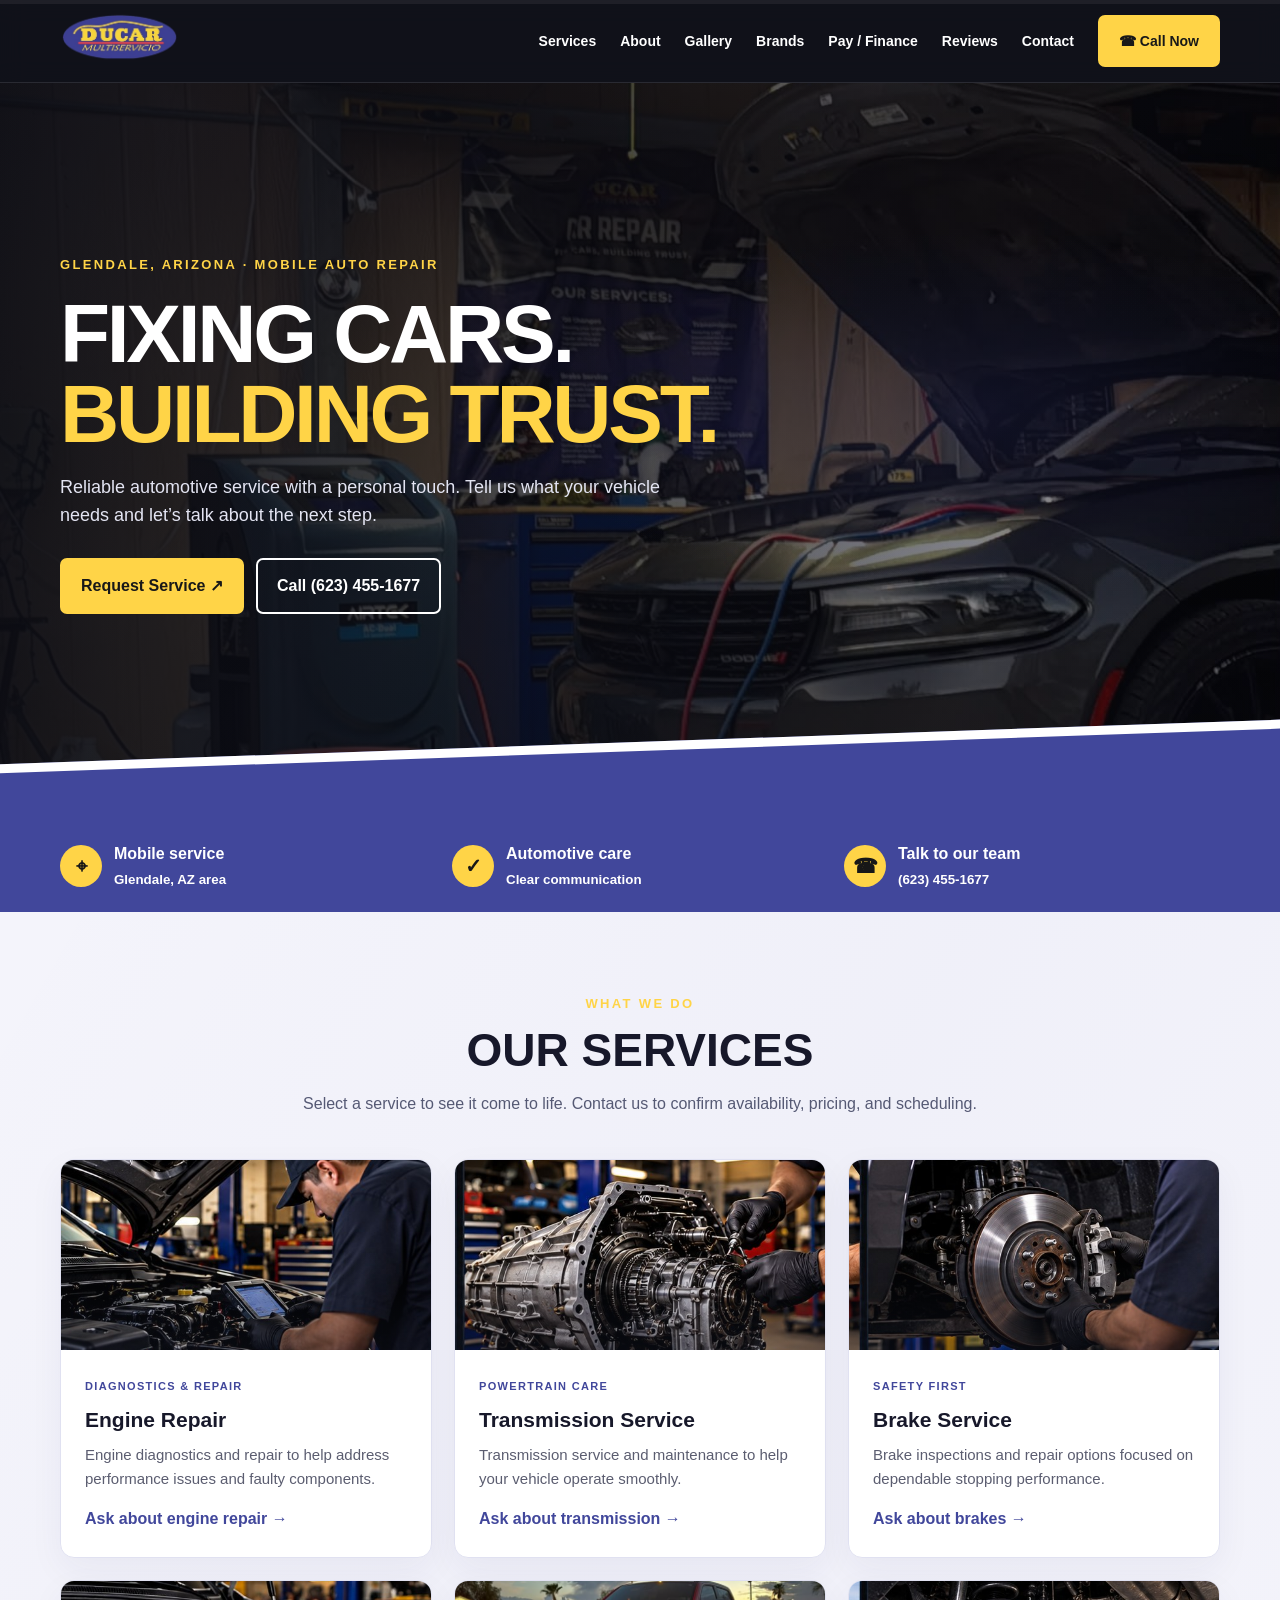
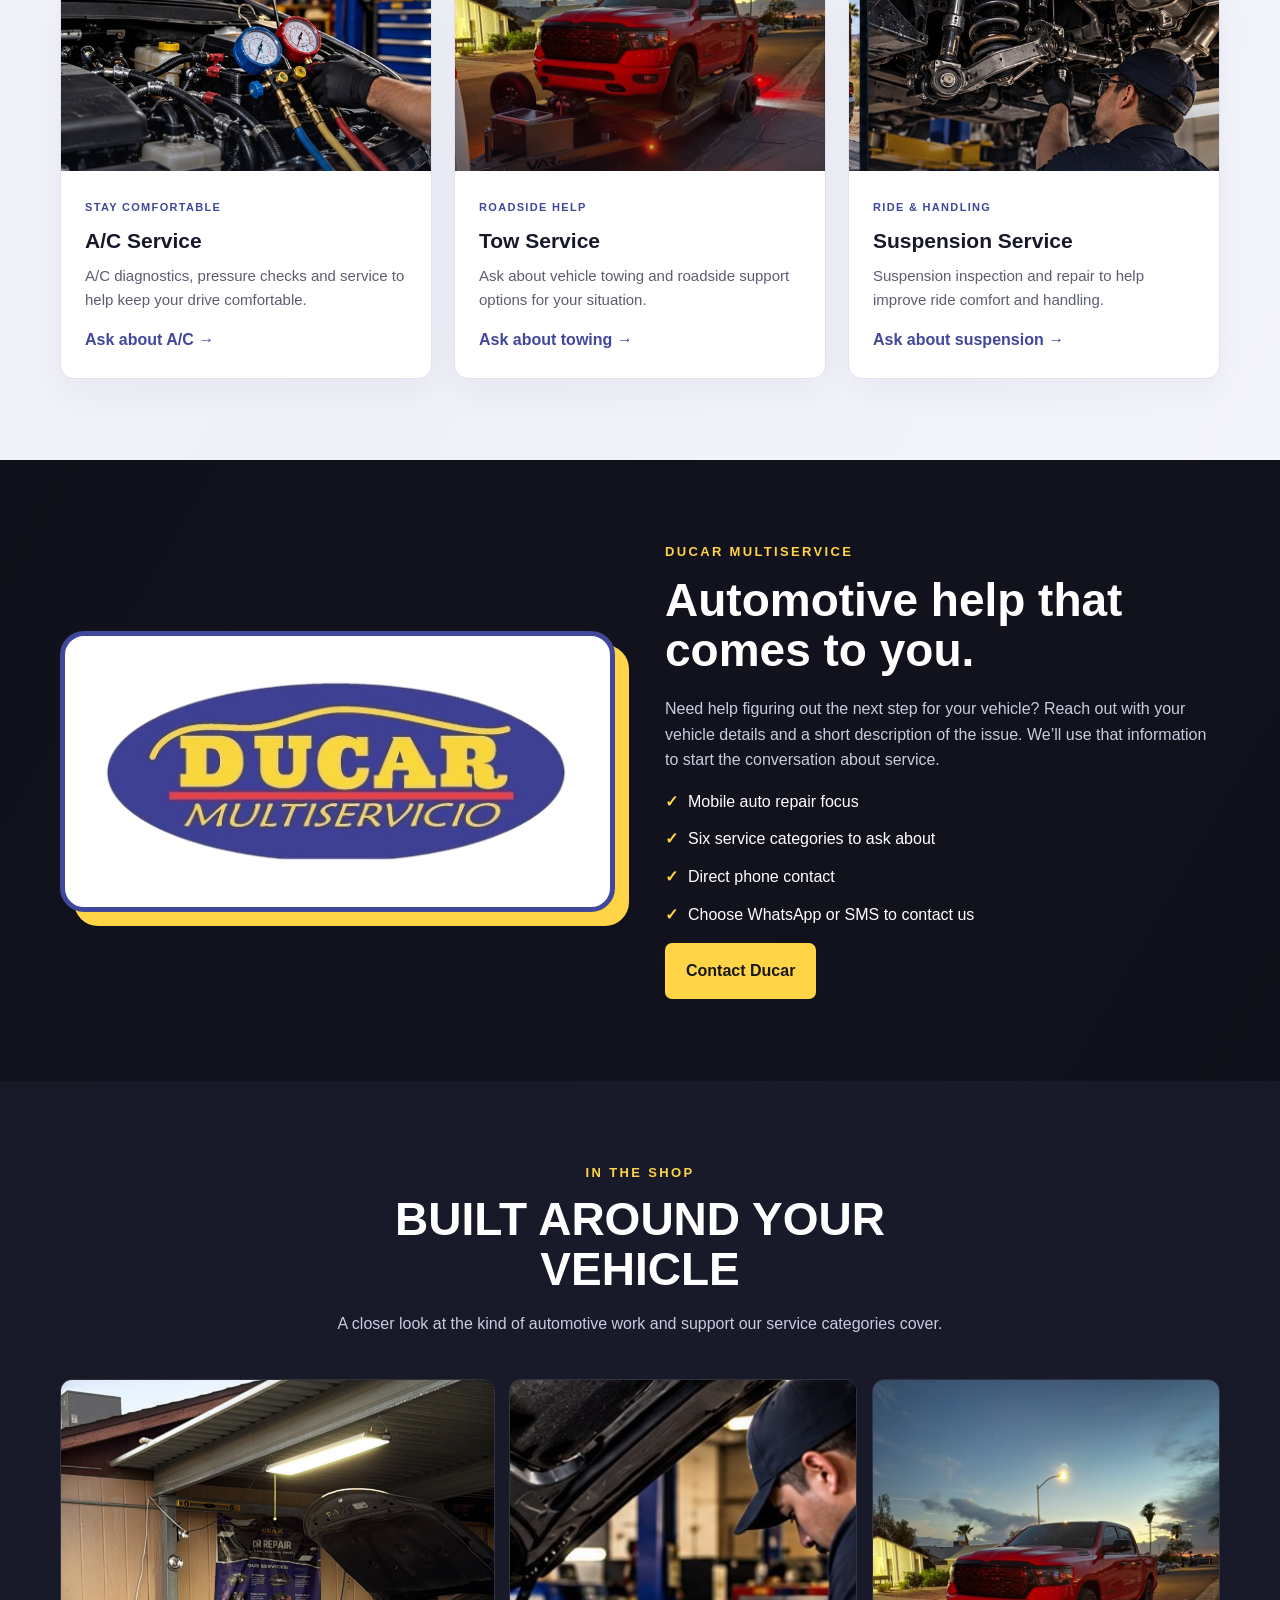
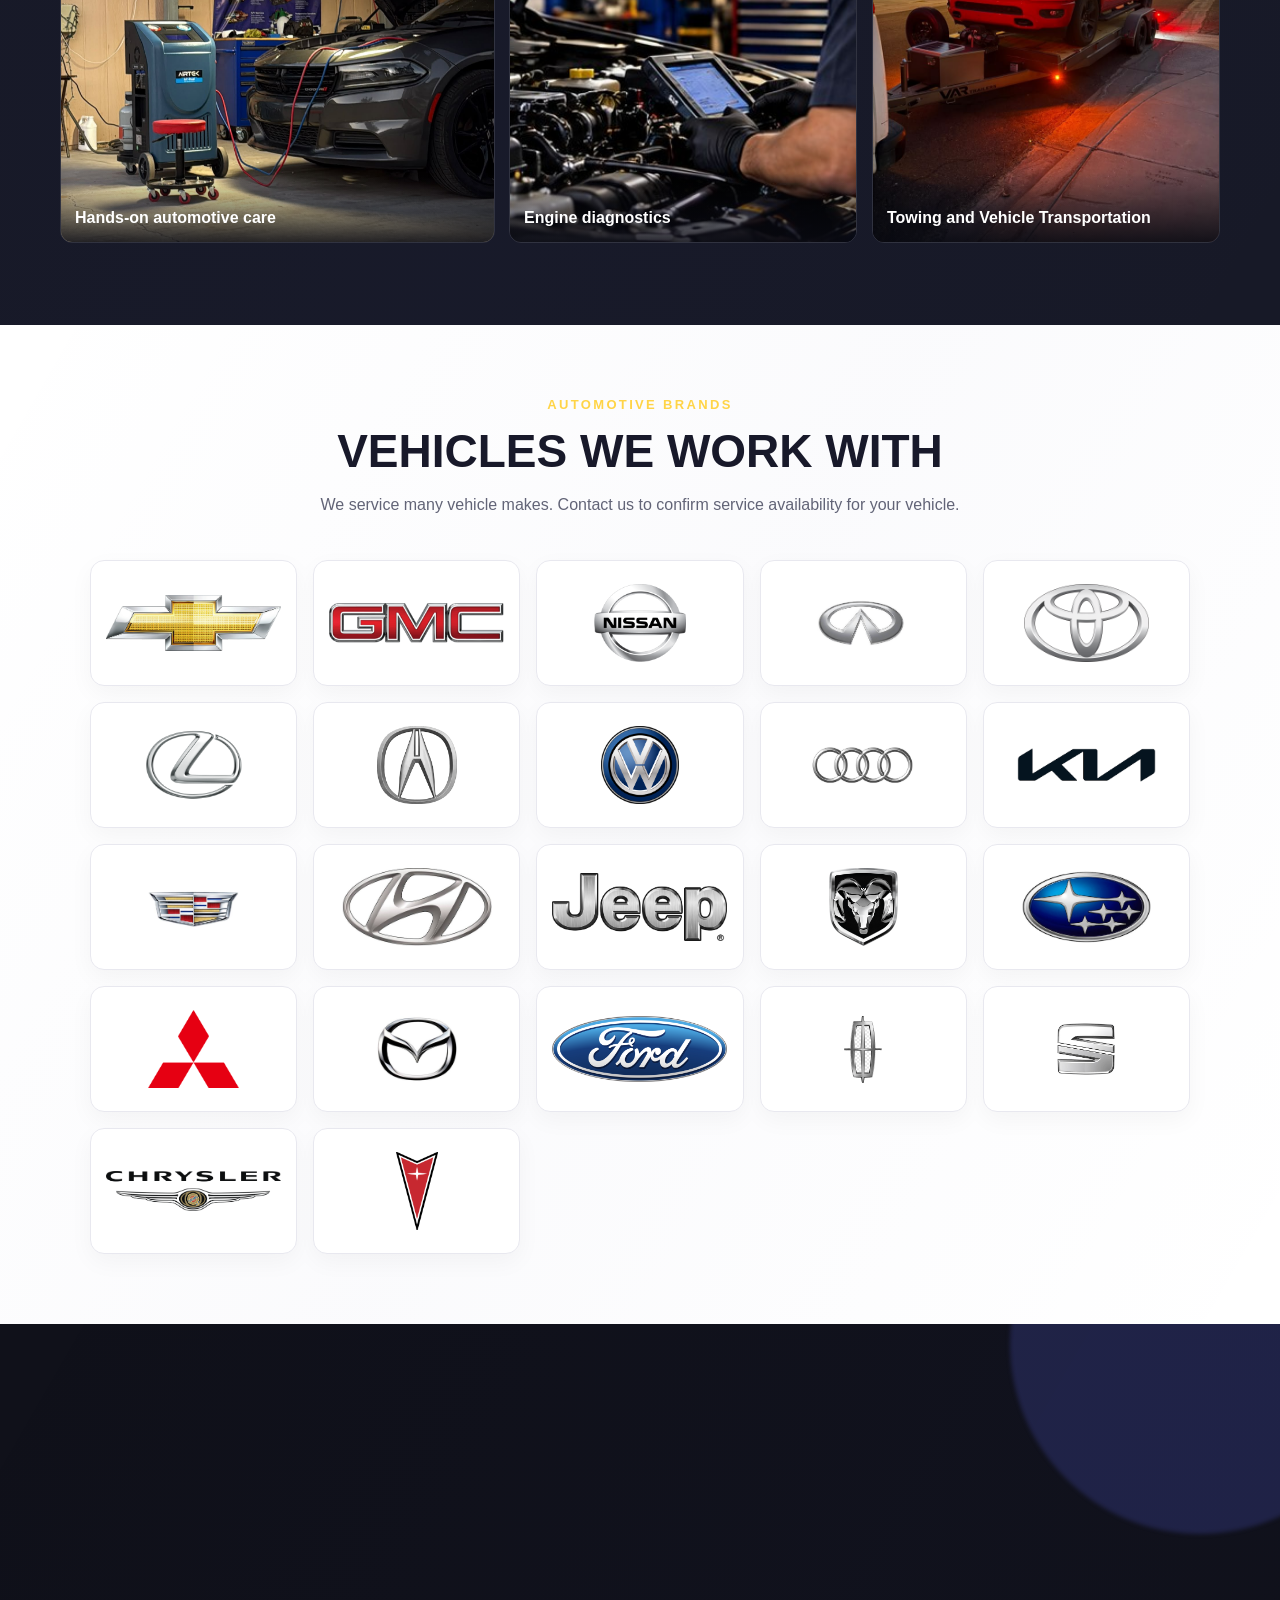
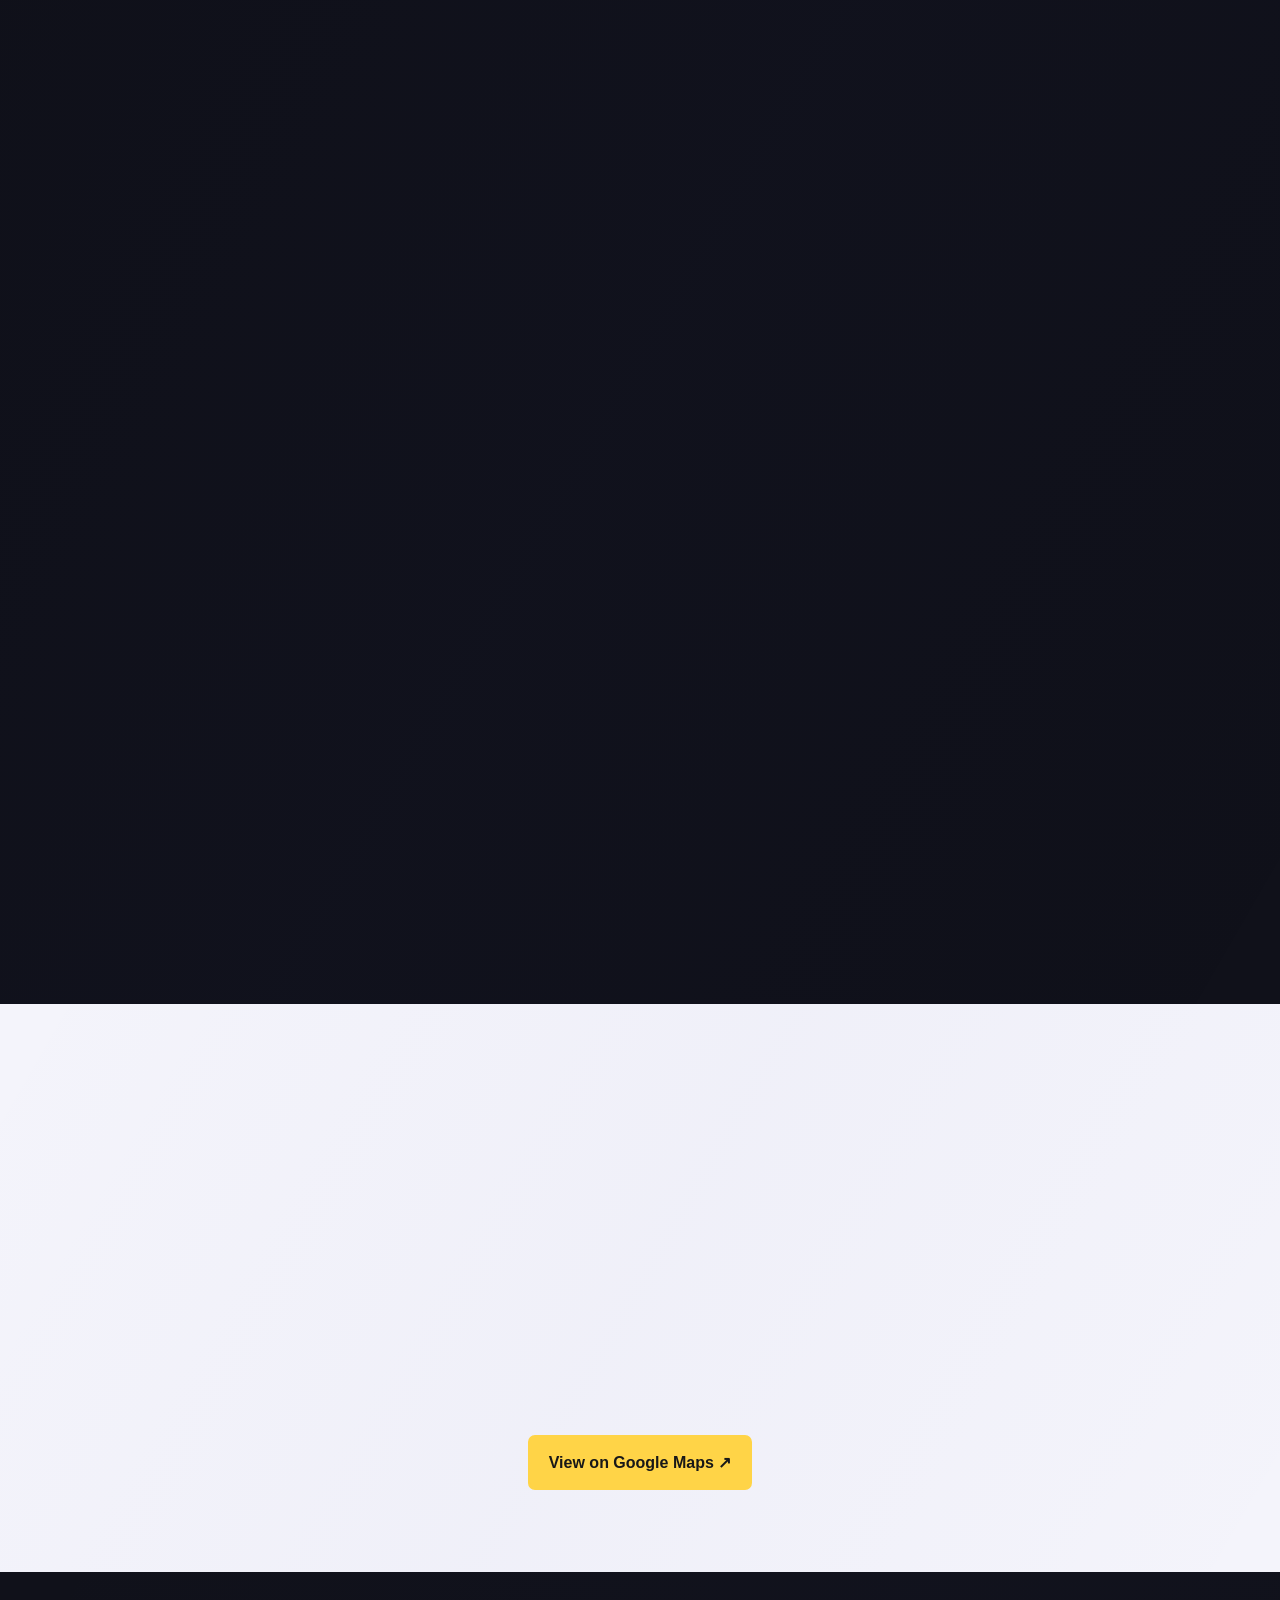
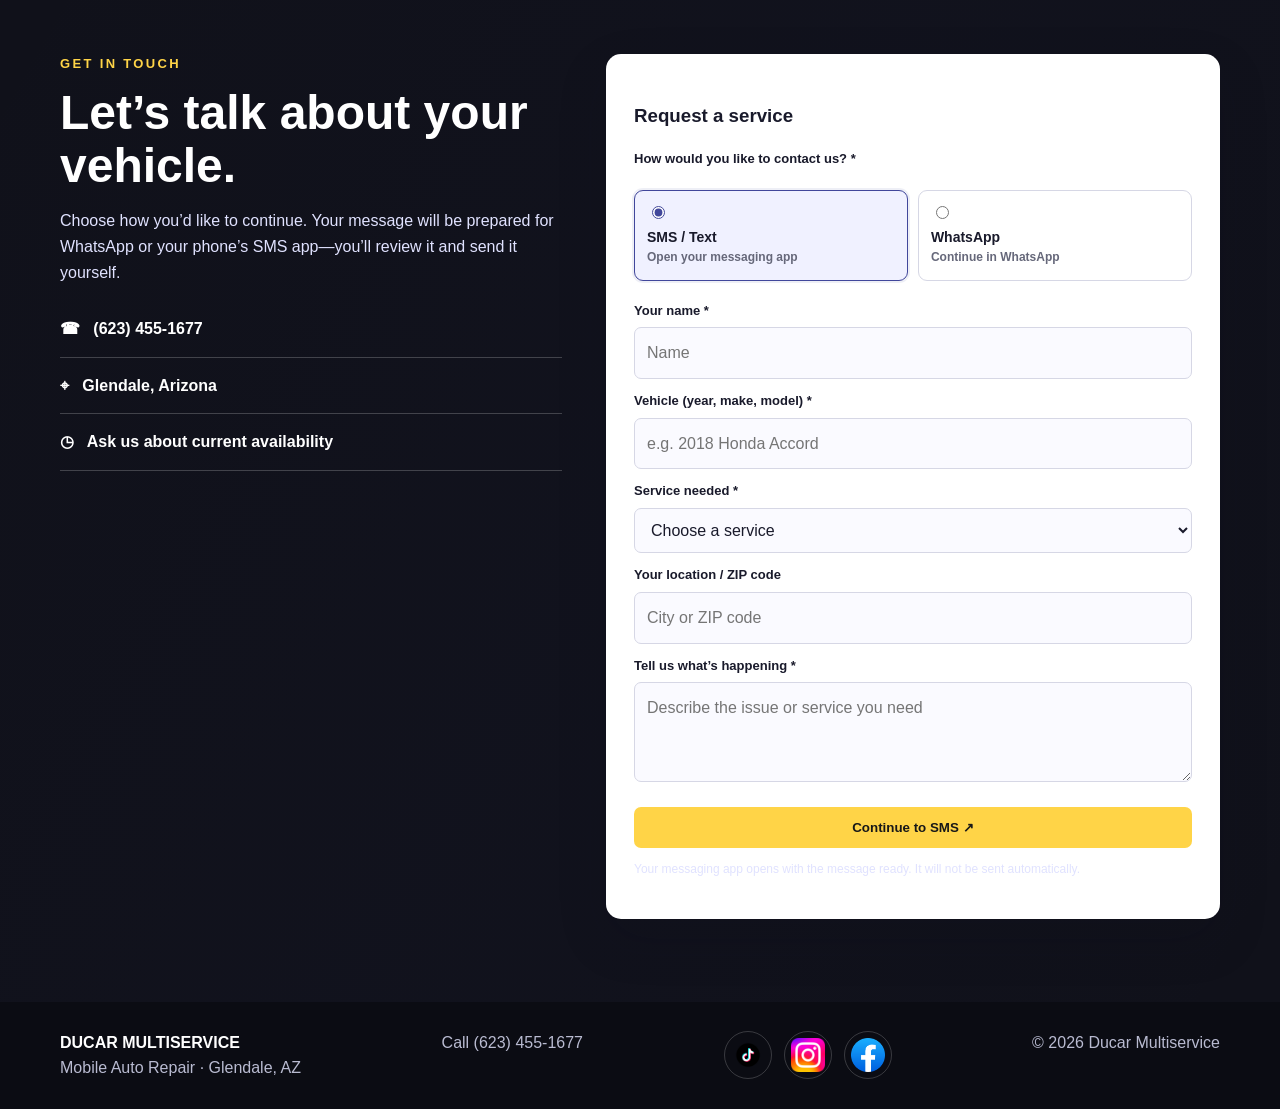
==== commit 8f3f6b23: "Add files via upload" ====
--- a/ducar-multiservice-final/index.html
+++ b/ducar-multiservice-final/index.html
@@ -3,6 +3,9 @@
 <head>
 <meta charset="utf-8"><meta name="viewport" content="width=device-width, initial-scale=1">
 <meta name="theme-color" content="#41479b">
+<link rel="icon" type="image/png" sizes="32x32" href="assets/favicon.png">
+<link rel="shortcut icon" href="assets/favicon.ico">
+<link rel="apple-touch-icon" href="assets/favicon.png">
 <meta name="description" content="Ducar Multiservice — mobile auto repair in Glendale, Arizona. Engine, transmission, brake, A/C, towing and suspension service.">
 <title>Ducar Multiservice | Mobile Auto Repair</title>
 <style>
@@ -74,7 +77,7 @@
 @media(max-width:520px){.map-frame{height:300px}.financing-card{padding:24px}.map-actions .btn{width:100%;text-align:center}}
 
 
-.payment-grid{display:grid;grid-template-columns:repeat(2,minmax(0,1fr));gap:24px;max-width:900px;margin:0 auto 24px}.payment-card{padding:30px;border-radius:18px;background:#fff;color:#18192a;border-top:5px solid var(--yellow);box-shadow:0 18px 45px #05061035;transition:transform .45s,box-shadow .45s}.payment-card:hover{transform:translateY(-8px);box-shadow:0 24px 55px #05061060}.payment-card p,.cards-payment p{color:#626477}.payment-card h3{font-size:24px;margin:15px 0 6px}.payment-logo{font-size:27px;font-weight:900;display:flex;align-items:center;gap:12px;min-height:62px}.payment-logo span{display:block;font-size:12px;font-weight:700;color:#747688}.sunbit-logo{font-size:34px;color:#343c8b;display:block;line-height:1.1}.sunbit-logo span{margin-top:6px}.cards-payment{max-width:900px;margin:auto;background:#fff;color:#18192a;border-radius:18px;padding:28px;text-align:center;box-shadow:0 18px 45px #05061030}.cards-payment h3{font-size:23px;margin:0}.in-person-label{display:inline-block;margin-top:15px;padding:10px 14px;border:1px solid #e5e5eb;border-radius:8px;font-weight:800;font-size:12px;letter-spacing:1px;color:#343c8b}.review-embed iframe{display:block;width:100%;height:360px;border:0;border-radius:12px;margin-top:22px}.review-note{font-size:14px;line-height:1.65;margin:12px auto;max-width:600px}.card-logos{display:flex;justify-content:center;align-items:center;gap:14px;flex-wrap:wrap;margin-top:22px}.card-logos span{height:47px;min-width:72px;padding:8px 10px;border:1px solid #e5e5eb;border-radius:8px;display:flex;align-items:center;justify-content:center;background:#fff;font-weight:900;font-size:16px;box-shadow:0 4px 10px #00000008}.visa{color:#1b4a9b;font-style:italic}.mastercard{position:relative;min-width:72px}.mastercard i{width:27px;height:27px;border-radius:50%;background:#eb332b;display:block;margin:0 -5px}.mastercard i+i{background:#f5a623;mix-blend-mode:multiply}.amex{background:#2876b9!important;color:white;font-size:13px!important}.discover{color:#333;font-size:12px!important;border-bottom:3px solid #ed7c34!important}.jcb{color:#168c70}.applepay{color:#111}.googlepay b{font-size:19px;color:#4285f4;margin-right:4px}.reviews{background:#f4f4fb;color:#18192a}.reviews .section-head p{color:#626477}.google-review-card{max-width:620px;margin:auto;text-align:center;background:#fff;padding:34px;border-radius:18px;box-shadow:0 16px 45px #20245a14;border:1px solid #e6e7f0;transition:transform .4s,box-shadow .4s}.google-review-card:hover{transform:translateY(-6px);box-shadow:0 22px 48px #20245a20}.google-word{font-size:24px;font-weight:800}.google-g{font-weight:900;font-size:31px;color:#4285f4;margin-right:7px}.review-stars{font-size:30px;letter-spacing:5px;color:#fbbc04;margin:8px 0}.google-review-card p{color:#626477}.review-text-link{display:block;color:var(--blue);font-weight:800;margin-top:15px}.social-links{display:flex;gap:14px;align-items:center}.social-links a{color:#fff;border:1px solid #ffffff35;padding:8px 12px;border-radius:8px;transition:all .25s}.social-links a:hover{color:var(--yellow);border-color:var(--yellow);transform:translateY(-3px)}
+.payment-grid{display:grid;grid-template-columns:repeat(2,minmax(0,1fr));gap:24px;max-width:900px;margin:0 auto 24px}.payment-card{padding:30px;border-radius:18px;background:#fff;color:#18192a;border-top:5px solid var(--yellow);box-shadow:0 18px 45px #05061035;transition:transform .45s,box-shadow .45s}.payment-card:hover{transform:translateY(-8px);box-shadow:0 24px 55px #05061060}.payment-card p,.cards-payment p{color:#626477}.payment-card h3{font-size:24px;margin:15px 0 6px}.payment-logo{font-size:27px;font-weight:900;display:flex;align-items:center;gap:12px;min-height:62px}.payment-logo span{display:block;font-size:12px;font-weight:700;color:#747688}.sunbit-logo{font-size:34px;color:#343c8b;display:block;line-height:1.1}.sunbit-logo span{margin-top:6px}.cards-payment{max-width:900px;margin:auto;background:#fff;color:#18192a;border-radius:18px;padding:28px;text-align:center;box-shadow:0 18px 45px #05061030}.cards-payment h3{font-size:23px;margin:0}.in-person-label{display:inline-block;margin-top:15px;padding:10px 14px;border:1px solid #e5e5eb;border-radius:8px;font-weight:800;font-size:12px;letter-spacing:1px;color:#343c8b}.review-embed iframe{display:block;width:100%;height:360px;border:0;border-radius:12px;margin-top:22px}.review-note{font-size:14px;line-height:1.65;margin:12px auto;max-width:600px}.card-logos{display:flex;justify-content:center;align-items:center;gap:14px;flex-wrap:wrap;margin-top:22px}.card-logos .payment-brand{height:58px;min-width:94px;max-width:150px;padding:8px 12px;border:1px solid #e5e5eb;border-radius:9px;display:flex;align-items:center;justify-content:center;background:#fff;box-shadow:0 4px 10px #00000008;transition:transform .22s,box-shadow .22s}.card-logos .payment-brand:hover{transform:translateY(-3px);box-shadow:0 8px 18px #00000012}.card-logos .payment-brand img{display:block;max-width:100%;max-height:40px;width:auto;height:auto;object-fit:contain}.card-logos .payment-brand.brand-visa img{max-width:104px}.card-logos .payment-brand.brand-mastercard img{max-width:70px}.card-logos .payment-brand.brand-amex img{max-width:48px}.card-logos .payment-brand.brand-discover img{max-width:115px}.card-logos .payment-brand.brand-jcb img{max-width:75px}.card-logos .payment-brand.brand-applepay img{max-width:118px}.card-logos .payment-brand.brand-googlepay img{max-width:118px}.reviews{background:#f4f4fb;color:#18192a}.reviews .section-head p{color:#626477}.google-review-card{max-width:620px;margin:auto;text-align:center;background:#fff;padding:34px;border-radius:18px;box-shadow:0 16px 45px #20245a14;border:1px solid #e6e7f0;transition:transform .4s,box-shadow .4s}.google-review-card:hover{transform:translateY(-6px);box-shadow:0 22px 48px #20245a20}.google-word{font-size:24px;font-weight:800}.google-g{font-weight:900;font-size:31px;color:#4285f4;margin-right:7px}.review-stars{font-size:30px;letter-spacing:5px;color:#fbbc04;margin:8px 0}.google-review-card p{color:#626477}.review-text-link{display:block;color:var(--blue);font-weight:800;margin-top:15px}.social-links{display:flex;gap:14px;align-items:center}.social-links a{color:#fff;border:1px solid #ffffff35;padding:8px 12px;border-radius:8px;transition:all .25s}.social-links a:hover{color:var(--yellow);border-color:var(--yellow);transform:translateY(-3px)}
 @media(max-width:800px){.payment-grid{grid-template-columns:1fr}.links a[href="#reviews"]{display:none}.card-logos{gap:9px}.cards-payment{padding:22px}}
 
 
@@ -98,14 +101,41 @@
 @media(max-width:520px){.menu-toggle{padding:9px 11px}.hero{background-position:center!important}.service:hover{transform:none}.service:active{transform:scale(.99)}}
 @media(prefers-reduced-motion:reduce){.service.is-active,.service.is-active img{transform:none}}
 
-.card-logos .discover-image{display:block;width:92px;height:47px;object-fit:contain;padding:5px 8px;border:1px solid #e5e5eb;border-radius:8px;background:#fff;box-shadow:0 4px 10px #00000008}
+
+.social-links{display:flex;align-items:center;gap:12px;flex-wrap:wrap}.social-links a.social-icon{display:inline-flex;align-items:center;justify-content:center;width:48px;height:48px;padding:4px;border:1px solid #ffffff30;border-radius:50%;background:transparent;transition:transform .25s ease,border-color .25s ease,background .25s ease}.social-links a.social-icon img{display:block;width:38px;height:38px;object-fit:contain}.social-links a.social-icon:hover,.social-links a.social-icon:focus-visible{transform:translateY(-3px) scale(1.06);border-color:#ffd447;background:#ffffff12}
+
+
+/* Additional payment methods and discounts */
+.extra-payment-methods{display:grid;grid-template-columns:repeat(2,minmax(0,1fr));gap:16px;max-width:900px;margin:18px auto 0}
+.extra-payment{display:flex;align-items:center;gap:14px;background:#fff;color:#18192a;border:1px solid #e5e5eb;border-radius:14px;padding:18px 22px;box-shadow:0 10px 25px #05061010}
+.extra-payment strong{font-size:18px}.extra-payment small{display:block;color:#626477;font-size:13px;margin-left:auto;text-align:right}
+.zelle-mark{font-weight:900;color:#6d1ed4;font-size:26px;letter-spacing:-1.4px}.zelle-payment-logo{width:90px;height:36px;object-fit:contain;flex:0 0 90px}
+.cash-icon{width:56px;height:38px;flex:0 0 56px}
+.discounts{max-width:900px;margin:22px auto 0;display:grid;grid-template-columns:1fr 1fr;gap:16px}
+.discount-item{display:flex;align-items:flex-start;gap:14px;background:#fff;color:#18192a;border-radius:14px;padding:20px;border-left:5px solid var(--yellow);box-shadow:0 10px 25px #05061010}
+.discount-item p{margin:0;line-height:1.65;color:#35364a}.discount-item strong{font-weight:900}
+.discount-tag{width:38px;height:38px;flex:0 0 38px;border:2px solid #343c8b;color:#343c8b;border-radius:50%;display:grid;place-items:center;font-size:22px;font-weight:900}
+.brands{background:#fff;color:#18192a;padding:70px 0}
+.brands .section-head p{color:#626477}
+.brands-grid{display:grid;grid-template-columns:repeat(5,minmax(0,1fr));gap:16px;max-width:1100px;margin:28px auto 0}
+.brand-tile{min-height:126px;padding:18px 14px;border:1px solid #e8e8ef;border-radius:14px;background:#fff;display:flex;align-items:center;justify-content:center;box-shadow:0 8px 24px #0506100a;transition:transform .25s,box-shadow .25s,border-color .25s;overflow:hidden}
+.brand-tile:hover{transform:translateY(-5px);box-shadow:0 15px 32px #05061015;border-color:#d4d5e4}
+.brand-tile img{display:block;width:100%;height:78px;object-fit:contain;max-width:175px}
+@media(max-width:800px){.extra-payment-methods,.discounts{grid-template-columns:1fr}.extra-payment small{margin-left:auto}.brands{padding:52px 0}.brands-grid{grid-template-columns:repeat(3,minmax(0,1fr));gap:10px}.brand-tile{min-height:100px;padding:12px 8px}.brand-tile img{height:62px}}
+@media(max-width:480px){.brands-grid{grid-template-columns:repeat(2,minmax(0,1fr))}.brand-tile{min-height:92px}.brand-tile img{height:58px}}
+
+
+/* Social media icon visibility */
+.social-links a.social-icon{width:48px;height:48px;min-width:48px;min-height:48px;display:inline-flex!important;align-items:center;justify-content:center;overflow:hidden}
+.social-links a.social-icon img{display:block!important;width:34px!important;height:34px!important;max-width:34px;max-height:34px;object-fit:contain;opacity:1;visibility:visible}
+
 </style>
 <script src="https://elfsightcdn.com/platform.js" async></script>
 </head>
 <body class="page-loading">
 <div class="intro-screen" id="introScreen" aria-label="Welcome to Ducar Multiservice"><div class="intro-glow"></div><img src="assets/ducar-logo.png" alt="Ducar Multiservice"><span>FIXING CARS, BUILDING TRUST.</span><div class="intro-line"><i></i></div></div>
 <div class="scroll-progress" aria-hidden="true"><span id="scrollProgress"></span></div>
-<header><div class="wrap nav"><a class="brand" href="#home" aria-label="Ducar Multiservice home"><img src="assets/ducar-logo.png" alt="Ducar Multiservicio official logo"></a><button class="menu-toggle" id="menuToggle" type="button" aria-expanded="false" aria-controls="mainNav">☰ <span>Menu</span></button><nav class="links" id="mainNav" aria-label="Main navigation"><a href="#services">Services</a><a href="#about">About</a><a href="#gallery">Gallery</a><a href="#financing">Pay / Finance</a><a href="#reviews">Reviews</a><a href="#contact">Contact</a><a class="btn" href="tel:+16234551677">☎ Call Now</a></nav></div></header>
+<header><div class="wrap nav"><a class="brand" href="#home" aria-label="Ducar Multiservice home"><img src="assets/ducar-logo.png" alt="Ducar Multiservicio official logo"></a><button class="menu-toggle" id="menuToggle" type="button" aria-expanded="false" aria-controls="mainNav">☰ <span>Menu</span></button><nav class="links" id="mainNav" aria-label="Main navigation"><a href="#services">Services</a><a href="#about">About</a><a href="#gallery">Gallery</a><a href="#brands">Brands</a><a href="#financing">Pay / Finance</a><a href="#reviews">Reviews</a><a href="#contact">Contact</a><a class="btn" href="tel:+16234551677">☎ Call Now</a></nav></div></header>
 <main>
 <section class="hero" id="home"><div class="wrap"><div class="hero-content"><div class="eyebrow">Glendale, Arizona · Mobile Auto Repair</div><h1>FIXING CARS.<br><em>BUILDING TRUST.</em></h1><p>Reliable automotive service with a personal touch. Tell us what your vehicle needs and let’s talk about the next step.</p><div class="actions"><a class="btn" href="#contact">Request Service ↗</a><a class="btn outline" href="tel:+16234551677">Call (623) 455-1677</a></div></div></div></section>
 <div class="strip"><div class="wrap strip-grid"><div class="strip-item"><b>⌖</b><div>Mobile service<br><small>Glendale, AZ area</small></div></div><div class="strip-item"><b>✓</b><div>Automotive care<br><small>Clear communication</small></div></div><div class="strip-item"><b>☎</b><div>Talk to our team<br><small>(623) 455-1677</small></div></div></div></div>
@@ -120,6 +150,8 @@
 <section class="about" id="about"><div class="wrap about-grid"><div class="logo-showcase reveal"><img src="assets/ducar-logo.png" alt="Ducar Multiservicio official logo" loading="lazy"></div><div class="reveal"><div class="eyebrow">Ducar Multiservice</div><h2>Automotive help that comes to you.</h2><p>Need help figuring out the next step for your vehicle? Reach out with your vehicle details and a short description of the issue. We’ll use that information to start the conversation about service.</p><ul class="checks"><li>Mobile auto repair focus</li><li>Six service categories to ask about</li><li>Direct phone contact</li><li>Choose WhatsApp or SMS to contact us</li></ul><a class="btn" href="#contact">Contact Ducar</a></div></div></section>
 <section class="gallery" id="gallery"><div class="wrap"><div class="section-head reveal"><div class="eyebrow">In the shop</div><h2>BUILT AROUND YOUR VEHICLE</h2><p>A closer look at the kind of automotive work and support our service categories cover.</p></div><div class="gallery-grid"><figure class="reveal"><img src="assets/ducar-garage.jpg" alt="Vehicle being serviced in the Ducar garage" loading="lazy"><figcaption>Hands-on automotive care</figcaption></figure><figure class="reveal"><img src="assets/engine.jpg" alt="Engine diagnostic work" loading="lazy"><figcaption>Engine diagnostics</figcaption></figure><figure class="reveal"><img src="assets/ducar-tow-truck.jpg" alt="Red pickup truck secured on a trailer at dusk" loading="lazy"><figcaption>Towing and Vehicle Transportation</figcaption></figure></div></div></section>
 
+<section class="brands" id="brands"><div class="wrap"><div class="section-head reveal"><div class="eyebrow">Automotive brands</div><h2>VEHICLES WE WORK WITH</h2><p>We service many vehicle makes. Contact us to confirm service availability for your vehicle.</p></div><div class="brands-grid reveal" aria-label="Vehicle makes"><div class="brand-tile"><img src="assets/brand-chevrolet.png" alt="Chevrolet logo" loading="lazy"></div><div class="brand-tile"><img src="assets/brand-gmc.png" alt="GMC logo" loading="lazy"></div><div class="brand-tile"><img src="assets/brand-nissan.png" alt="Nissan logo" loading="lazy"></div><div class="brand-tile"><img src="assets/brand-infiniti.png" alt="INFINITI logo" loading="lazy"></div><div class="brand-tile"><img src="assets/brand-toyota.png" alt="Toyota logo" loading="lazy"></div><div class="brand-tile"><img src="assets/brand-lexus.png" alt="Lexus logo" loading="lazy"></div><div class="brand-tile"><img src="assets/brand-acura.png" alt="Acura logo" loading="lazy"></div><div class="brand-tile"><img src="assets/brand-volkswagen.png" alt="Volkswagen logo" loading="lazy"></div><div class="brand-tile"><img src="assets/brand-audi.png" alt="Audi logo" loading="lazy"></div><div class="brand-tile"><img src="assets/brand-kia.png" alt="Kia logo" loading="lazy"></div><div class="brand-tile"><img src="assets/brand-cadillac.png" alt="Cadillac logo" loading="lazy"></div><div class="brand-tile"><img src="assets/brand-hyundai.png" alt="Hyundai logo" loading="lazy"></div><div class="brand-tile"><img src="assets/brand-jeep.png" alt="Jeep logo" loading="lazy"></div><div class="brand-tile"><img src="assets/brand-ram.png" alt="RAM logo" loading="lazy"></div><div class="brand-tile"><img src="assets/brand-subaru.png" alt="Subaru logo" loading="lazy"></div><div class="brand-tile"><img src="assets/brand-mitsubishi.png" alt="Mitsubishi logo" loading="lazy"></div><div class="brand-tile"><img src="assets/brand-mazda.png" alt="Mazda logo" loading="lazy"></div><div class="brand-tile"><img src="assets/brand-ford.png" alt="Ford logo" loading="lazy"></div><div class="brand-tile"><img src="assets/brand-lincoln.png" alt="Lincoln logo" loading="lazy"></div><div class="brand-tile"><img src="assets/brand-suzuki.png" alt="Suzuki logo" loading="lazy"></div><div class="brand-tile"><img src="assets/brand-chrysler.png" alt="Chrysler logo" loading="lazy"></div><div class="brand-tile"><img src="assets/brand-pontiac.png" alt="Pontiac logo" loading="lazy"></div></div></div></section>
+
 <section class="financing" id="financing">
   <div class="wrap">
     <div class="section-head reveal"><div class="eyebrow">Pay in person</div><h2>PAY OR FINANCE HERE</h2><p>Pay in person by card, or ask our team about financing options for your repair.</p></div>
@@ -127,7 +159,15 @@
       <article class="payment-card sunbit reveal"><div class="payment-logo sunbit-logo">Sunbit<span>Pay over time</span></div><h3>Financing with Sunbit</h3><p>Ask our team about financing availability and eligibility for your repair.</p><a class="btn" href="https://sunbit.com/" target="_blank" rel="noopener noreferrer">Learn About Sunbit ↗</a></article>
       <article class="payment-card reveal"><div class="payment-logo">💳 <span>In-person payment</span></div><h3>Pay by Card In Person</h3><p>We can take your payment in person. Please contact Ducar to confirm which card types are currently accepted.</p><div class="in-person-label">IN-PERSON CARD PAYMENTS</div></article>
     </div>
-    <div class="cards-payment reveal"><h3>Cards accepted</h3><p>Card brands shown as a visual guide for in-person payments. Confirm availability with Ducar before your visit.</p><div class="card-logos" aria-label="Visa, Mastercard, American Express, Discover, JCB, Apple Pay and Google Pay"><span class="visa">VISA</span><span class="mastercard"><i></i><i></i></span><span class="amex">AMEX</span><img class="discover-image" src="assets/DISCOVER.png" alt="Discover" loading="lazy"><span class="jcb">JCB</span><span class="applepay"> Pay</span><span class="googlepay"><b>G</b> Pay</span></div></div>
+    <div class="cards-payment reveal"><h3>Cards accepted</h3><p>Card brands shown as a visual guide for in-person payments. Confirm availability with Ducar before your visit.</p><div class="card-logos" aria-label="Visa, Mastercard, American Express, Discover, JCB, Apple Pay and Google Pay"><span class="payment-brand brand-visa"><img src="assets/payment-visa.png" alt="Visa" loading="lazy"></span><span class="payment-brand brand-mastercard"><img src="assets/payment-mastercard.png" alt="Mastercard" loading="lazy"></span><span class="payment-brand brand-amex"><img src="assets/payment-amex.png" alt="American Express" loading="lazy"></span><span class="payment-brand brand-discover"><img src="assets/DISCOVER.png" alt="Discover" loading="lazy"></span><span class="payment-brand brand-jcb"><img src="assets/payment-jcb.png" alt="JCB" loading="lazy"></span><span class="payment-brand brand-applepay"><img src="assets/payment-applepay.png" alt="Apple Pay" loading="lazy"></span><span class="payment-brand brand-googlepay"><img src="assets/payment-googlepay.png" alt="Google Pay" loading="lazy"></span></div></div>
+    <div class="extra-payment-methods reveal" aria-label="Additional payment methods">
+      <div class="extra-payment"><img class="zelle-payment-logo" src="assets/payment-zelle.png" alt="Zelle" loading="lazy"><strong>Zelle</strong><small>Ask us for payment details.</small></div>
+      <div class="extra-payment"><svg class="cash-icon" viewBox="0 0 64 42" role="img" aria-label="Cash bill"><rect x="2" y="2" width="60" height="38" rx="4" fill="#e6f5df" stroke="#27834a" stroke-width="2"/><rect x="8" y="7" width="48" height="28" rx="3" fill="none" stroke="#27834a" stroke-width="1.5"/><circle cx="32" cy="21" r="10" fill="#c4e8b6" stroke="#27834a" stroke-width="1.5"/><text x="32" y="26" font-size="15" text-anchor="middle" font-weight="700" fill="#27834a">$</text></svg><strong>Cash</strong><small>Cash payments accepted.</small></div>
+    </div>
+    <div class="discounts reveal">
+      <div class="discount-item"><span class="discount-tag">%</span><p><strong>Military Discount —</strong> 10% discount on most services for active duty military members and veterans with valid ID. Please confirm eligibility before service.</p></div>
+      <div class="discount-item"><span class="discount-tag">%</span><p><strong>Senior Citizen Discount —</strong> 10% discount on most services for seniors age 65 or older with valid ID. Please confirm eligibility before service.</p></div>
+    </div>
   </div>
 </section>
 <section class="reviews" id="reviews"><div class="wrap"><div class="section-head reveal"><div class="eyebrow">Customer feedback</div><h2>GOOGLE REVIEWS</h2><p>Read reviews shared by customers of Ducar Multiservice.</p></div><div class="review-embed reveal" style="background:#fff;border:1px solid #e6e7f0;border-radius:16px;padding:18px;box-shadow:0 16px 45px #20245a14;min-height:160px"><div class="elfsight-app-2bfcd942-7f6c-4303-9513-b77035eef1a9" data-elfsight-app-lazy></div></div><div class="reviews-action"><a class="btn" href="https://maps.app.goo.gl/PLEjgENKfosryUf97" target="_blank" rel="noopener noreferrer">View on Google Maps ↗</a></div></div></section>
@@ -136,7 +176,7 @@
 <form class="form reveal" id="serviceForm"><h3>Request a service</h3><label>How would you like to contact us? *</label><div class="method-options"><label class="method-option"><input type="radio" name="method" value="sms" checked><span><strong>SMS / Text</strong><small>Open your messaging app</small></span></label><label class="method-option"><input type="radio" name="method" value="whatsapp"><span><strong>WhatsApp</strong><small>Continue in WhatsApp</small></span></label></div>
 <label for="name">Your name *</label><input id="name" name="name" required placeholder="Name" autocomplete="name"><label for="vehicle">Vehicle (year, make, model) *</label><input id="vehicle" name="vehicle" required placeholder="e.g. 2018 Honda Accord"><label for="service">Service needed *</label><select id="service" name="service" required><option value="">Choose a service</option><option>Engine Repair</option><option>Transmission Service</option><option>Brake Service</option><option>A/C Service</option><option>Tow Service</option><option>Suspension Service</option><option>Other / Not sure</option></select><label for="location">Your location / ZIP code</label><input id="location" name="location" placeholder="City or ZIP code" autocomplete="postal-code"><label for="details">Tell us what’s happening *</label><textarea id="details" name="details" required placeholder="Describe the issue or service you need"></textarea><button class="btn" id="submitButton" type="submit">Continue to SMS ↗</button><p class="small" id="formHint">Your messaging app opens with the message ready. It will not be sent automatically.</p></form></div></section>
 
-</main><footer class="footer"><div class="wrap footer-inner"><div><strong>DUCAR MULTISERVICE</strong><br>Mobile Auto Repair · Glendale, AZ</div><div>Call <a href="tel:+16234551677">(623) 455-1677</a></div><div class="social-links"><a href="https://www.tiktok.com/@ducarmultiservice" target="_blank" rel="noopener noreferrer" aria-label="TikTok">♪ TikTok</a><a href="https://www.facebook.com/ducarmultiservice" target="_blank" rel="noopener noreferrer" aria-label="Facebook">f Facebook</a></div><div>© <span id="year"></span> Ducar Multiservice</div></div></footer><a class="btn mobile-call" href="tel:+16234551677">☎ Call Ducar Multiservice</a>
+</main><footer class="footer"><div class="wrap footer-inner"><div><strong>DUCAR MULTISERVICE</strong><br>Mobile Auto Repair · Glendale, AZ</div><div>Call <a href="tel:+16234551677">(623) 455-1677</a></div><div class="social-links" aria-label="Ducar Multiservice social media"><a class="social-icon" href="https://www.tiktok.com/@ducarmultiservice" target="_blank" rel="noopener noreferrer" aria-label="TikTok"><img src="assets/tiktok-icon.png" alt="TikTok"></a><a class="social-icon" href="https://instagram.com/ducarmultiservice?xtok=dG96eWVkbWtudjlu" target="_blank" rel="noopener noreferrer" aria-label="Instagram"><img src="assets/instagram-icon.png" alt="Instagram"></a><a class="social-icon" href="https://www.facebook.com/ducarmultiservice" target="_blank" rel="noopener noreferrer" aria-label="Facebook"><img src="assets/facebook-icon.png" alt="Facebook"></a></div><div>© <span id="year"></span> Ducar Multiservice</div></div></footer><a class="btn mobile-call" href="tel:+16234551677">☎ Call Ducar Multiservice</a>
 <script>
 
 document.getElementById('year').textContent=new Date().getFullYear();
